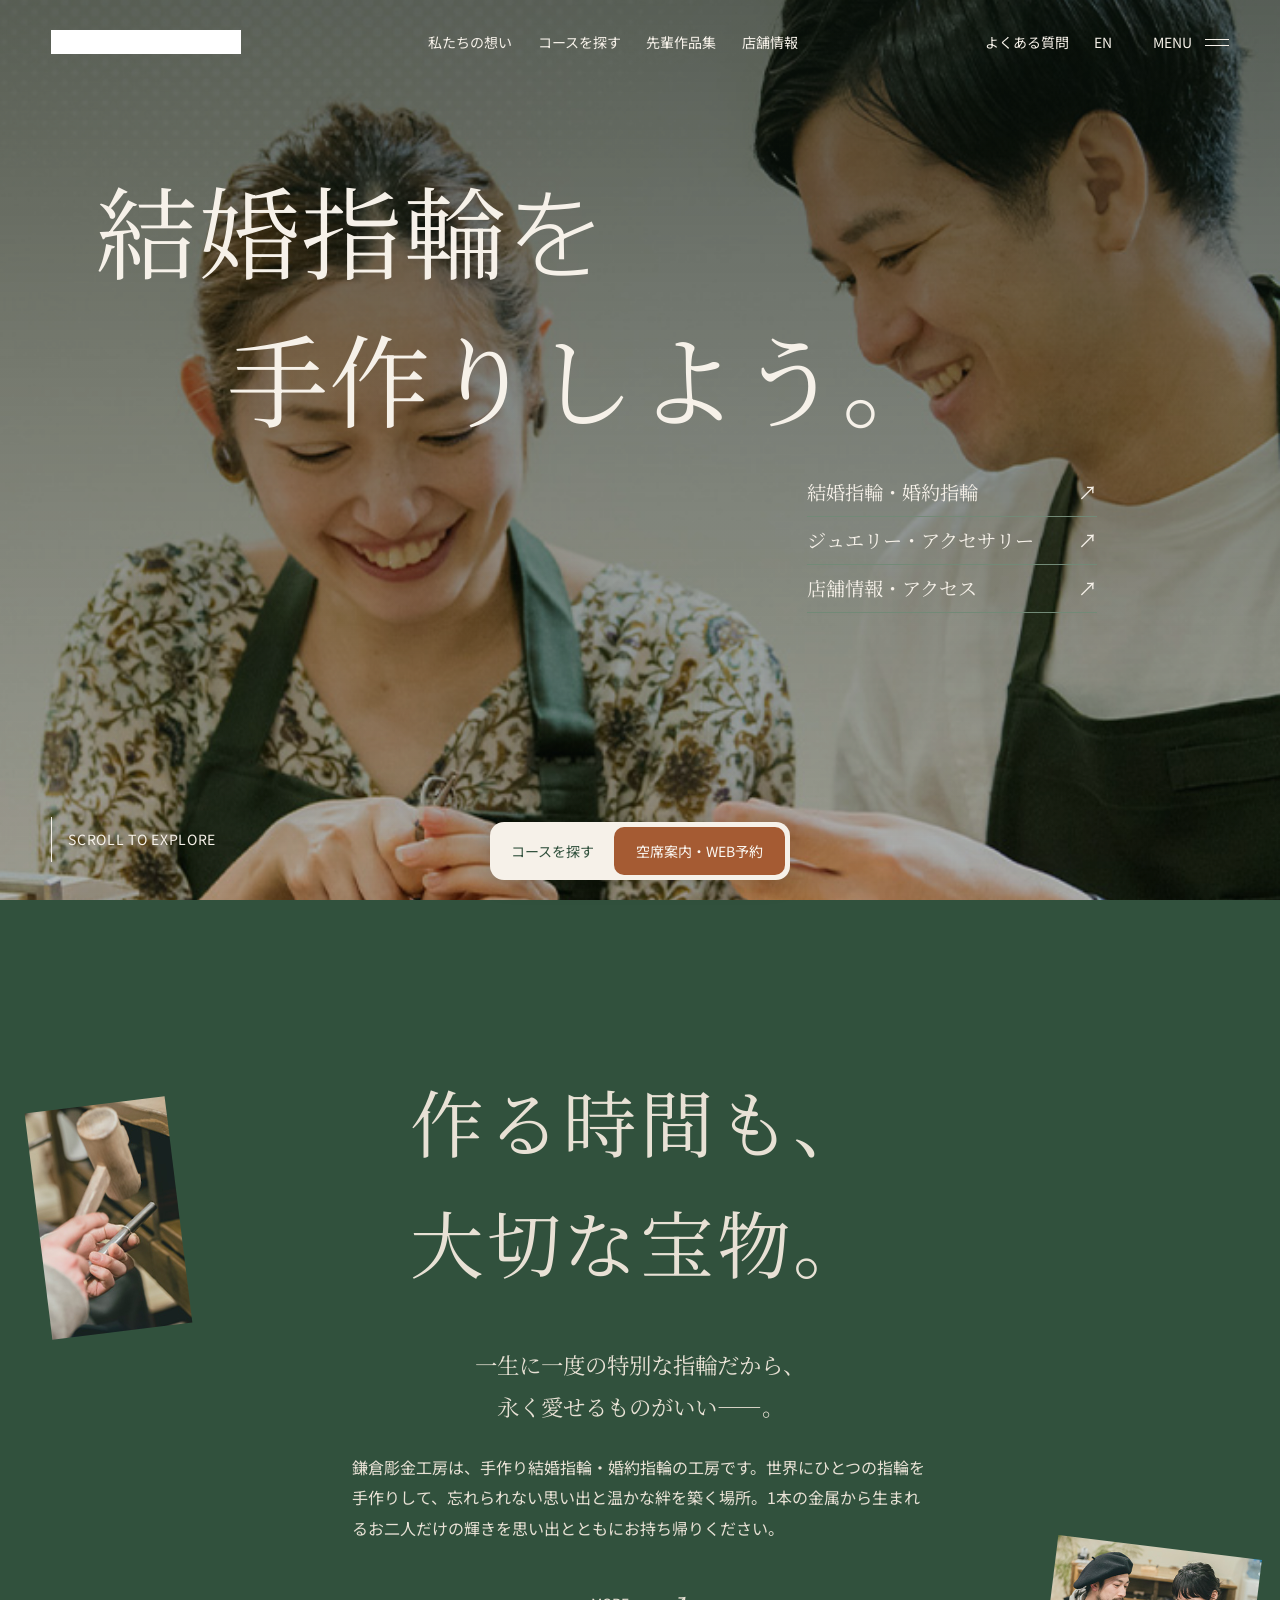
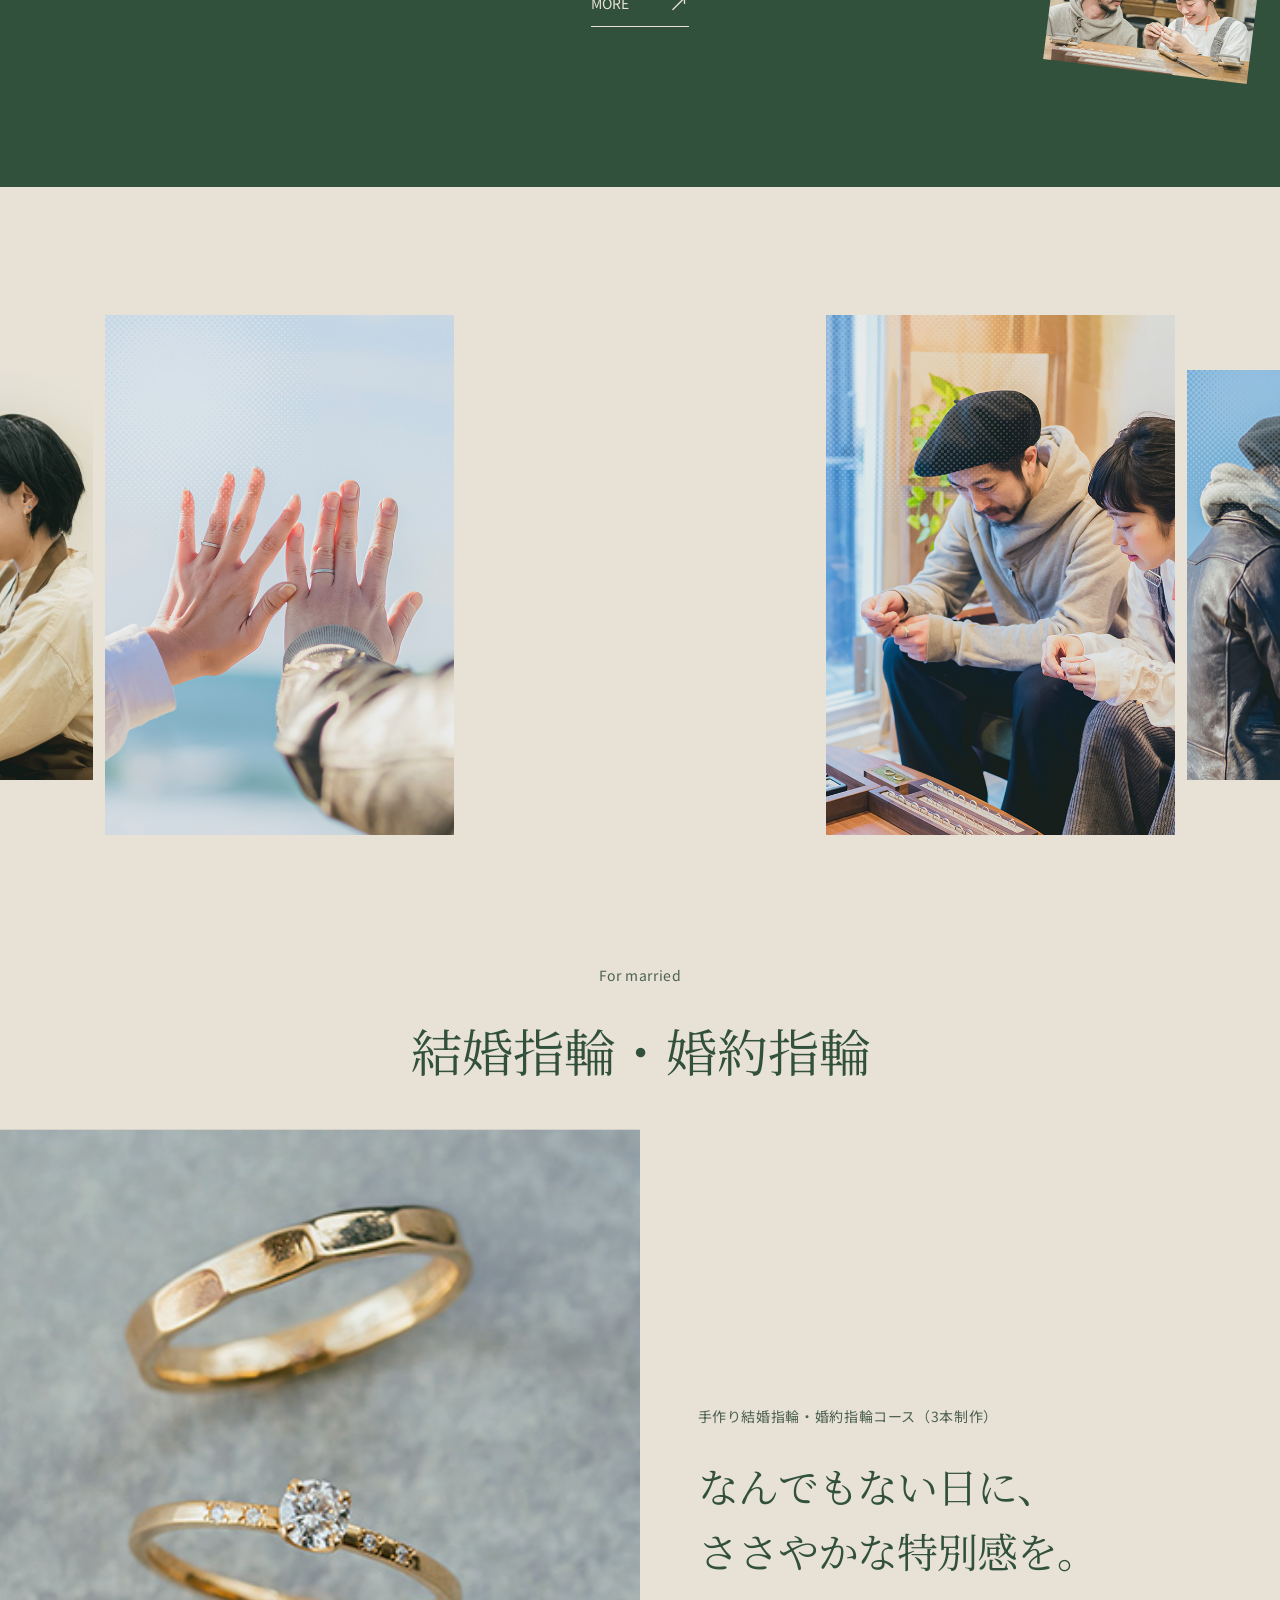
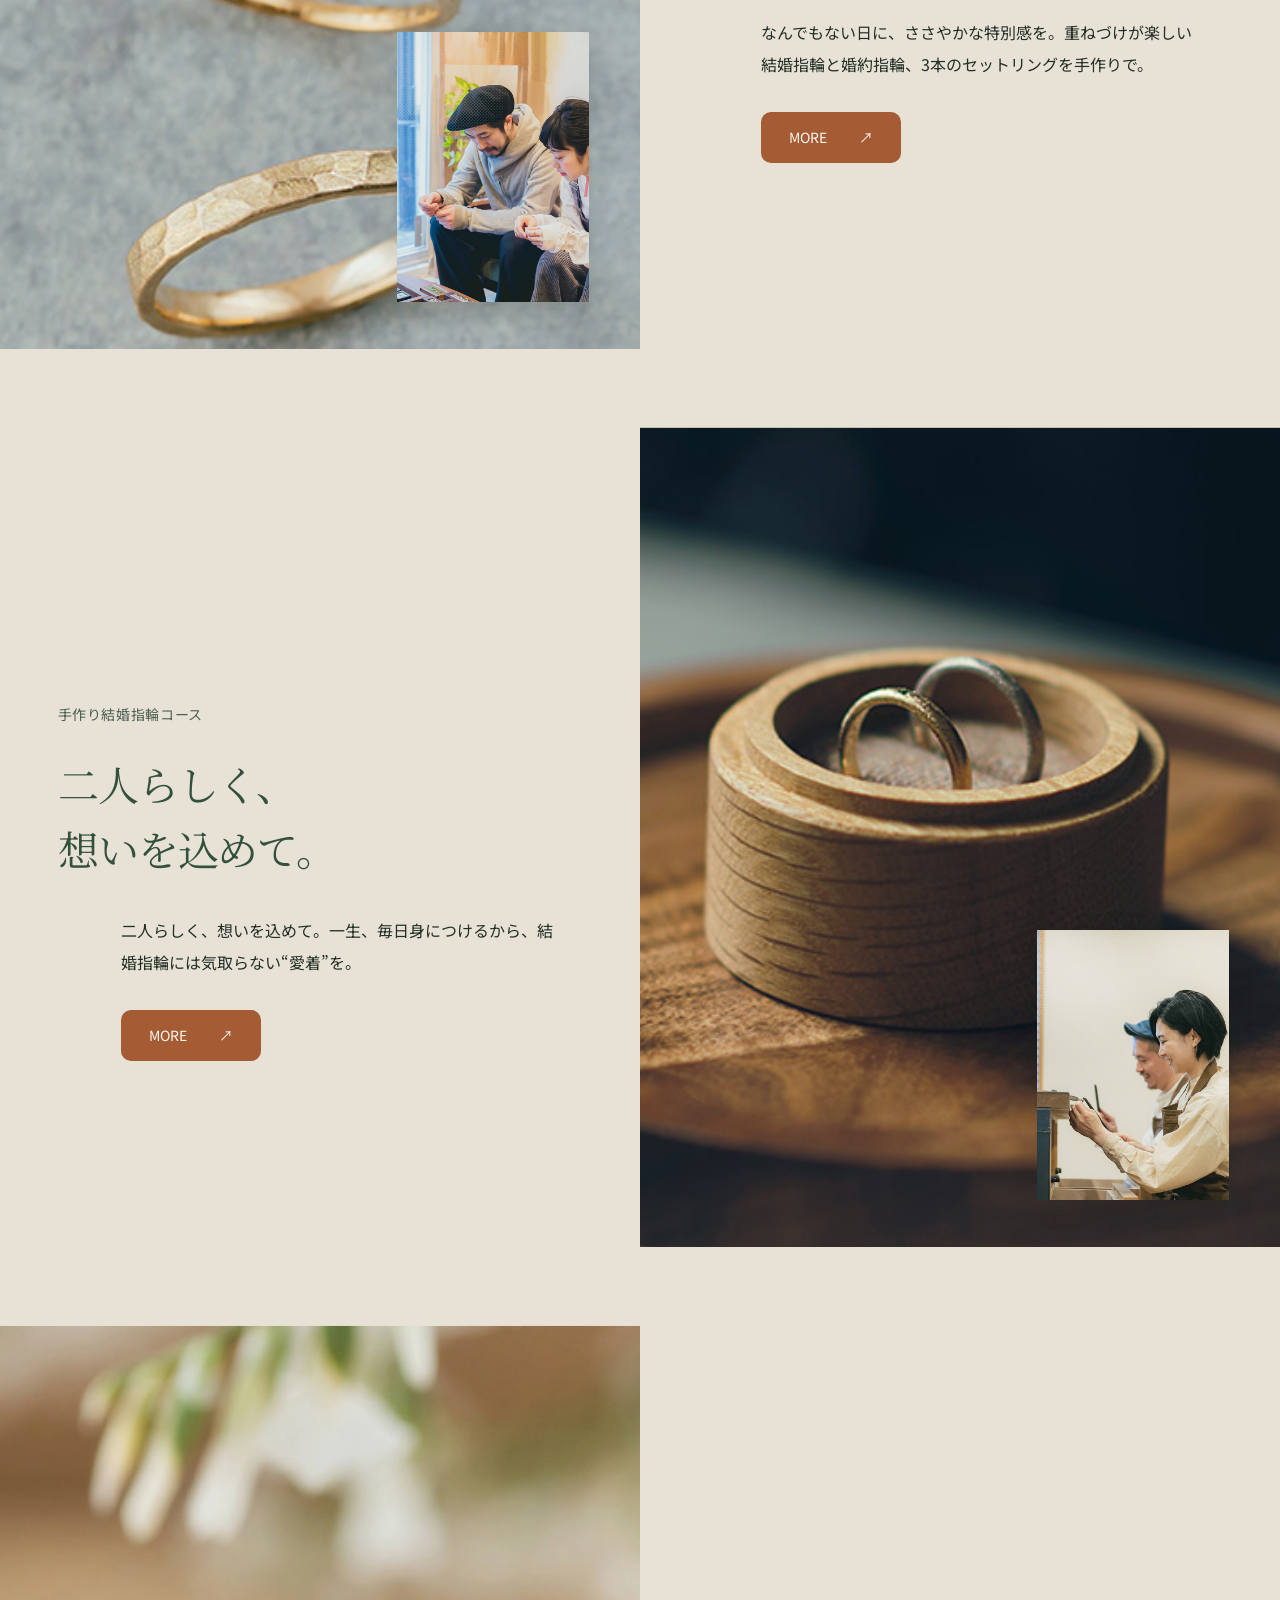
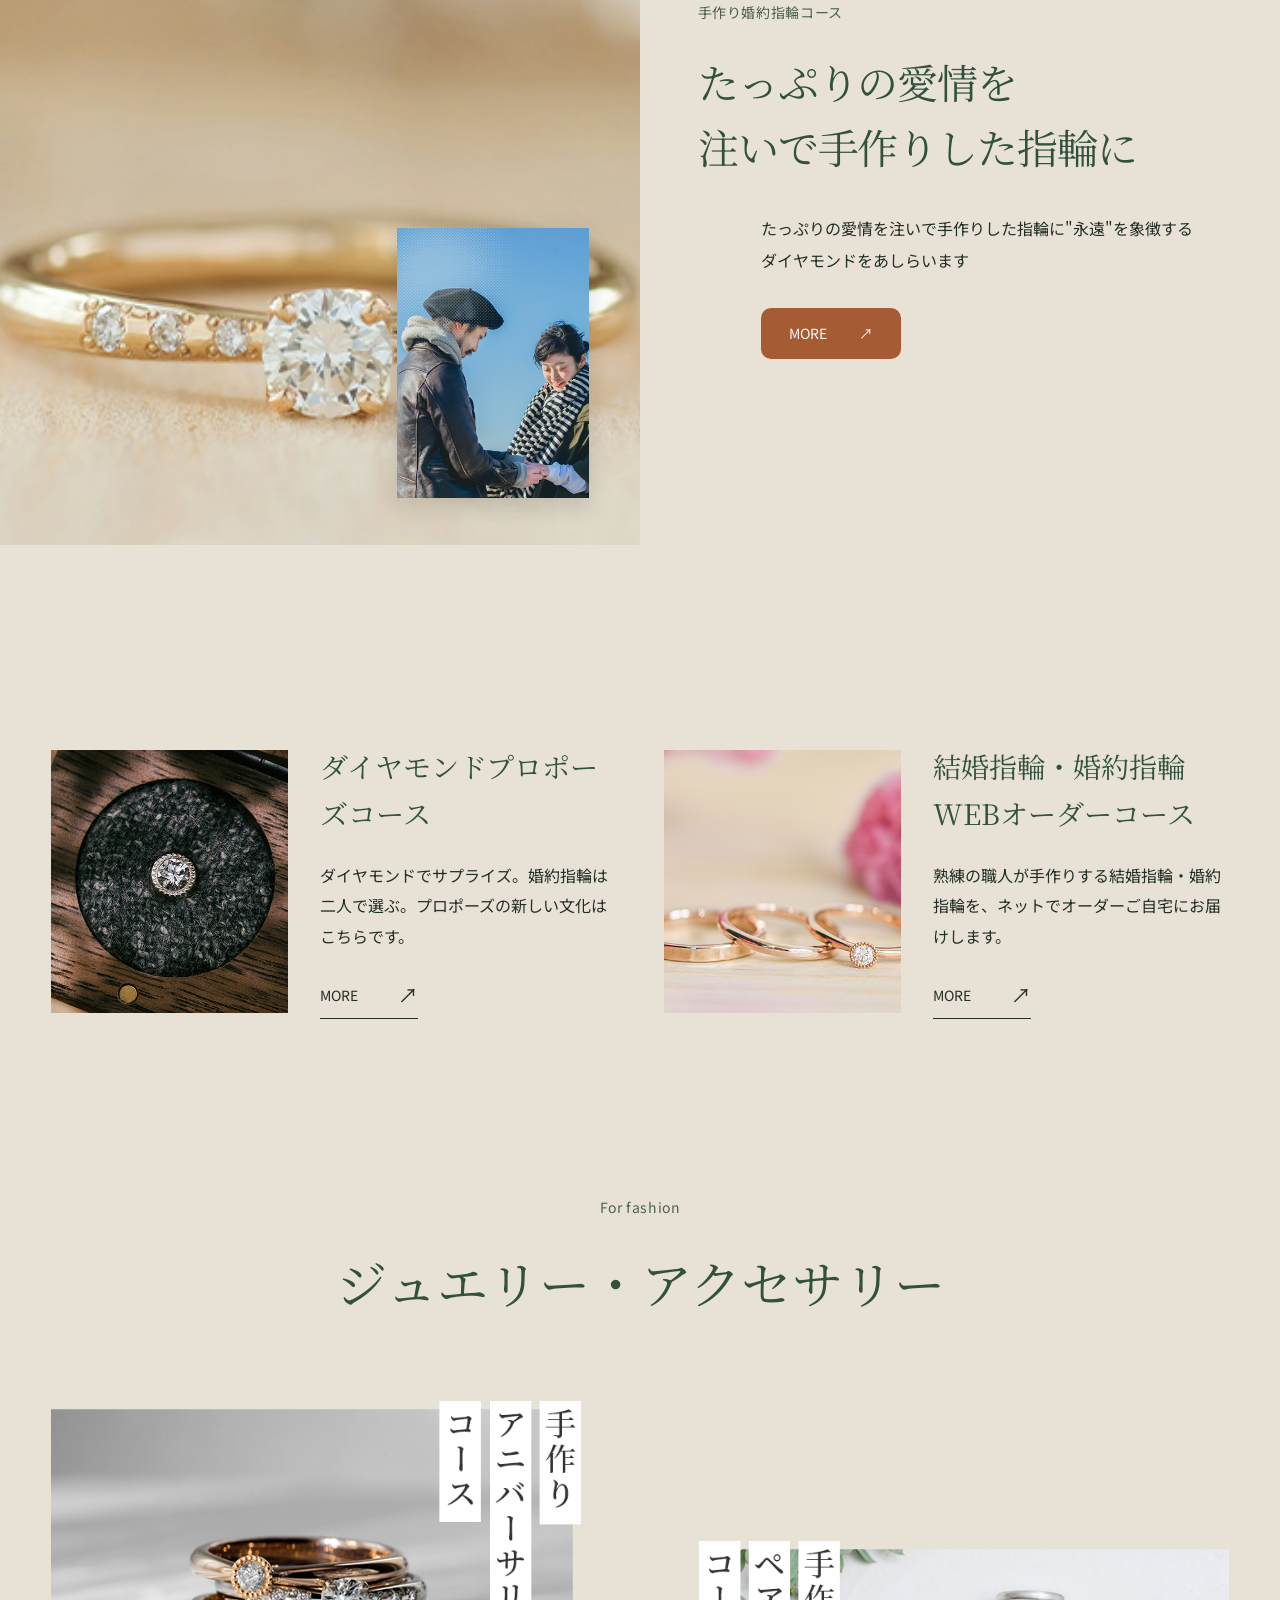
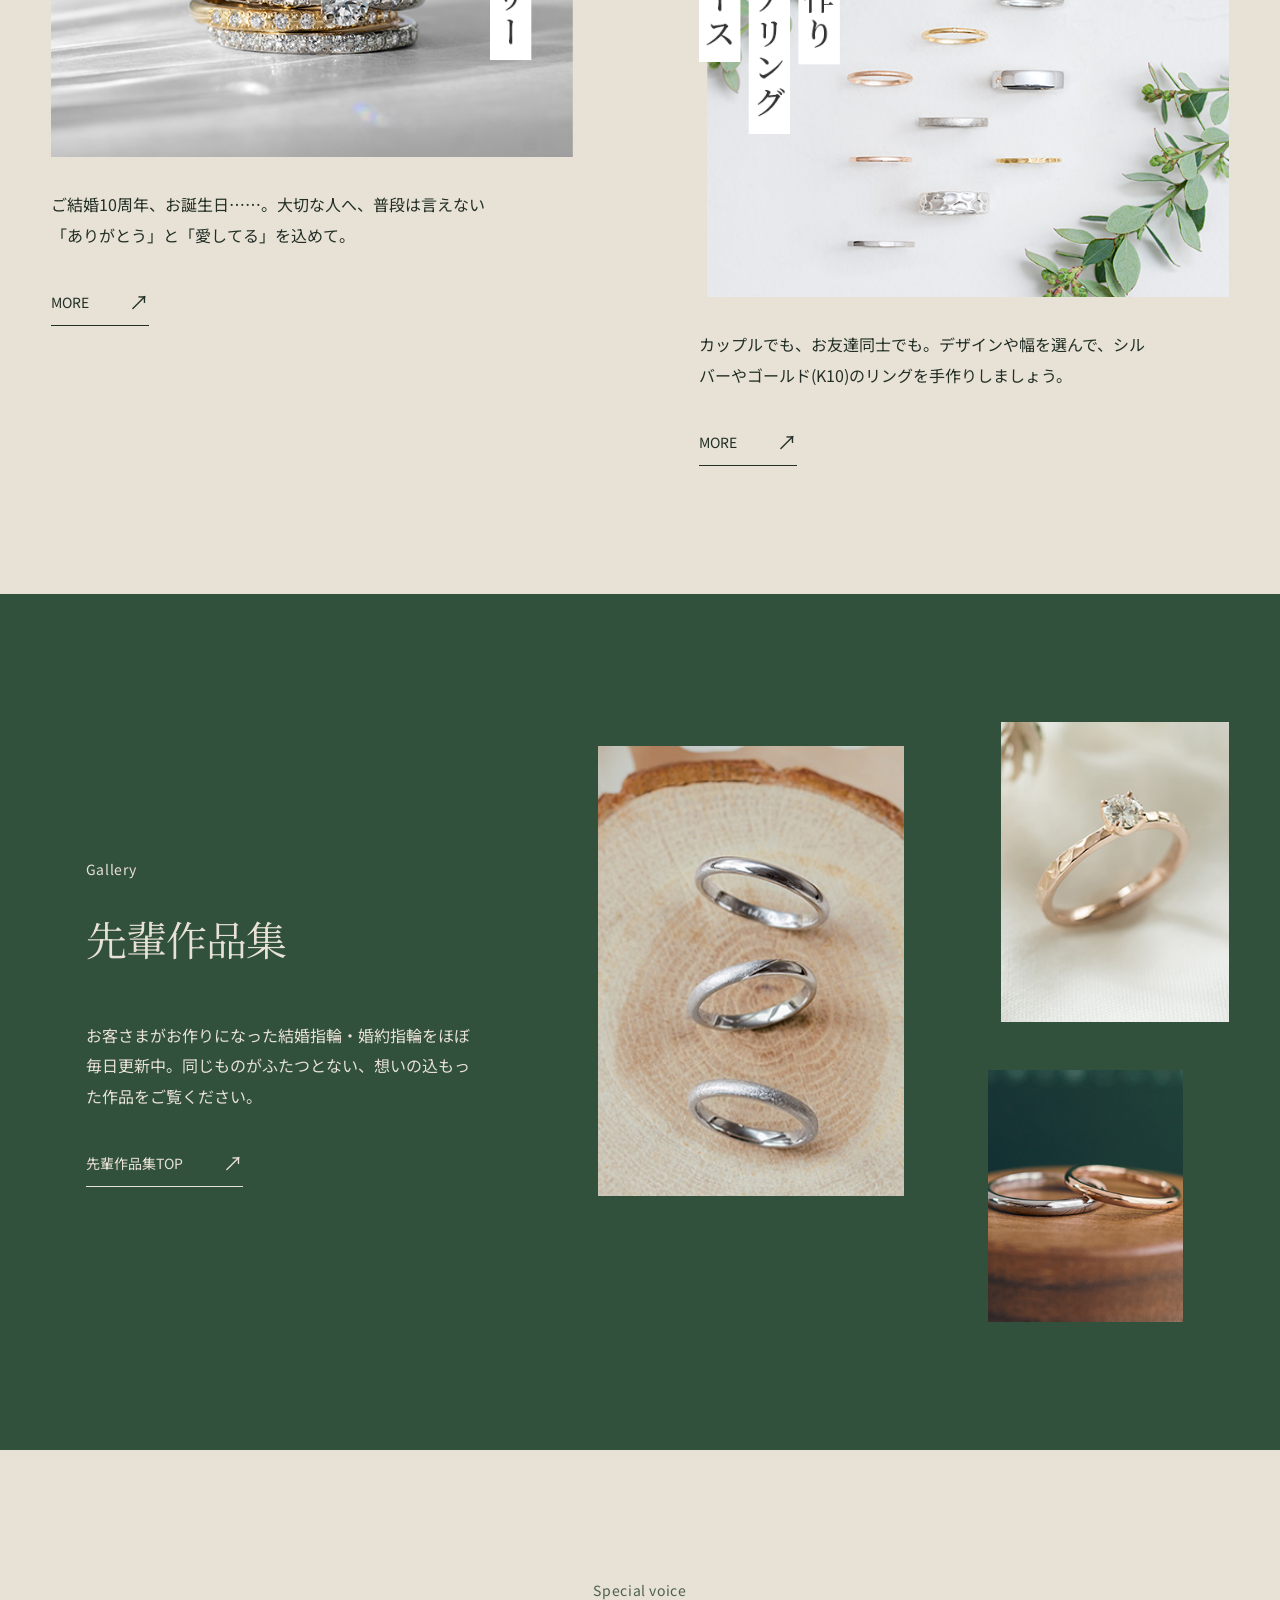
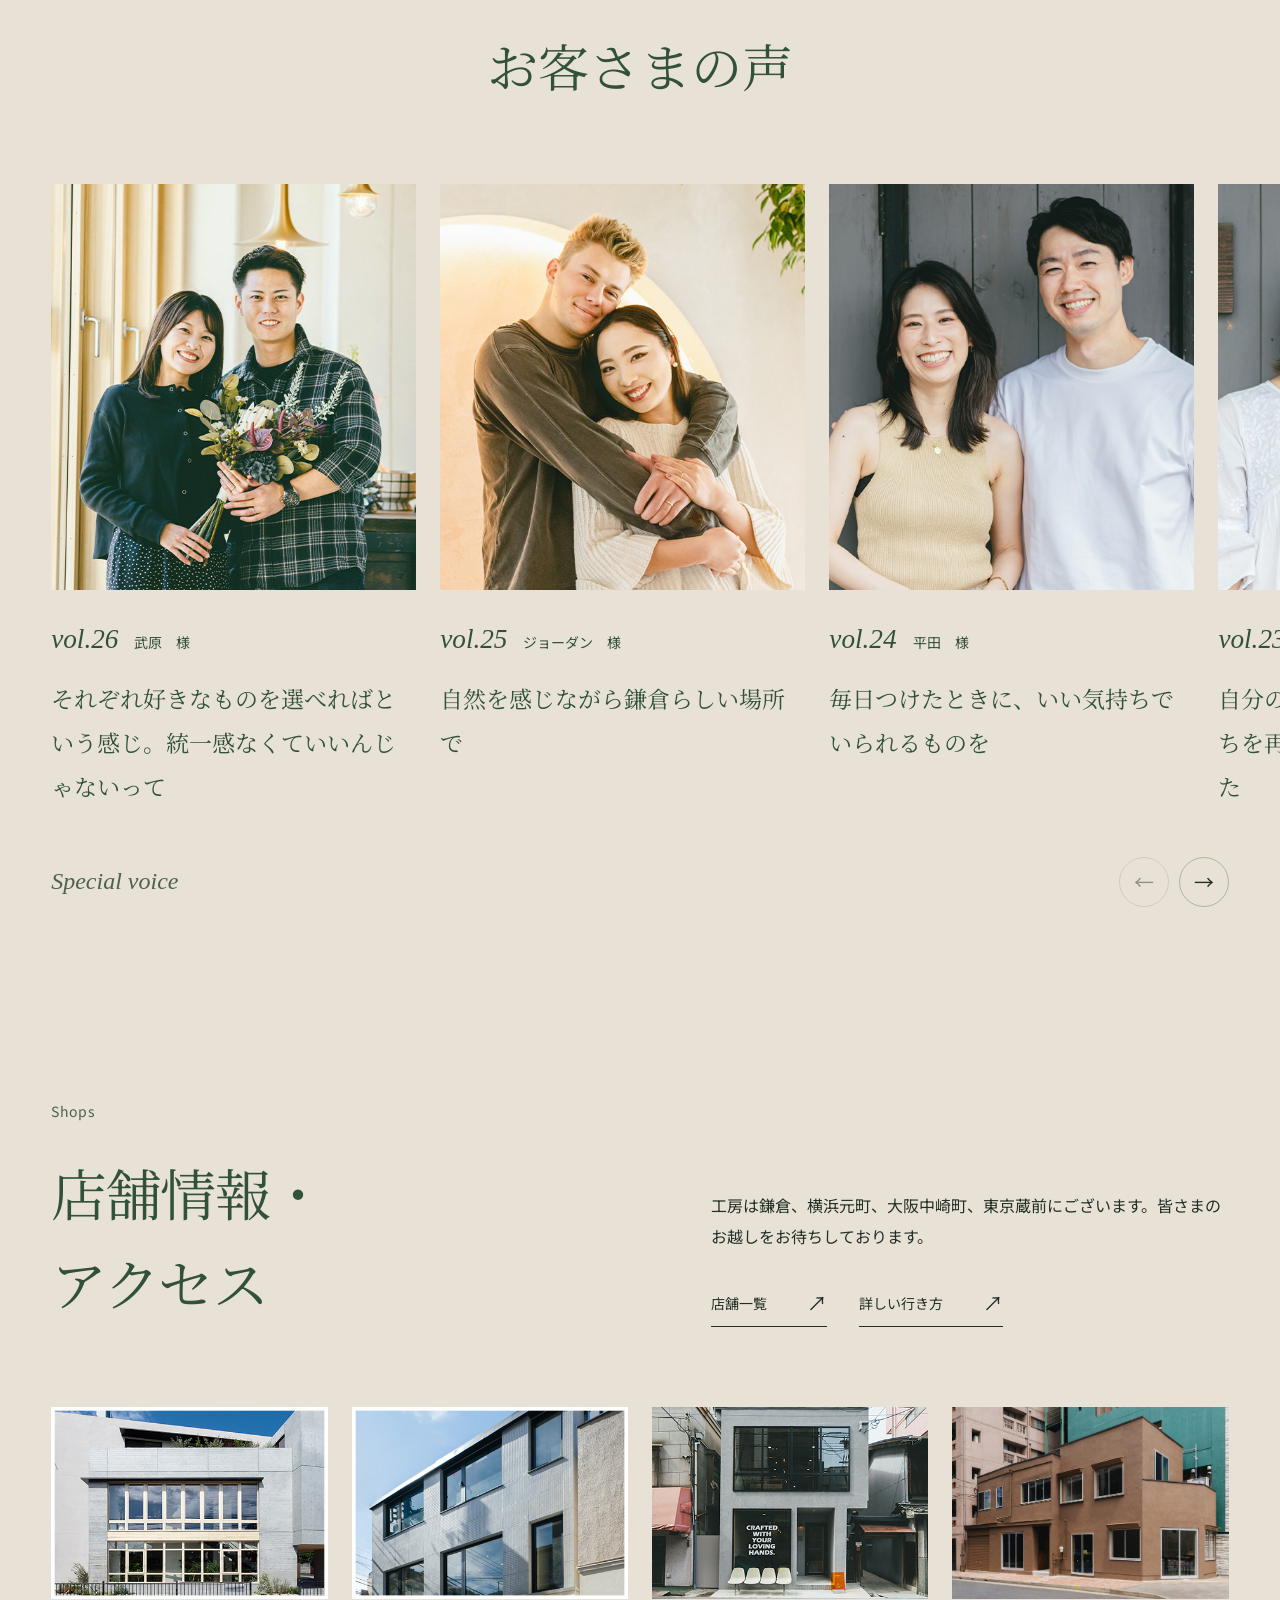
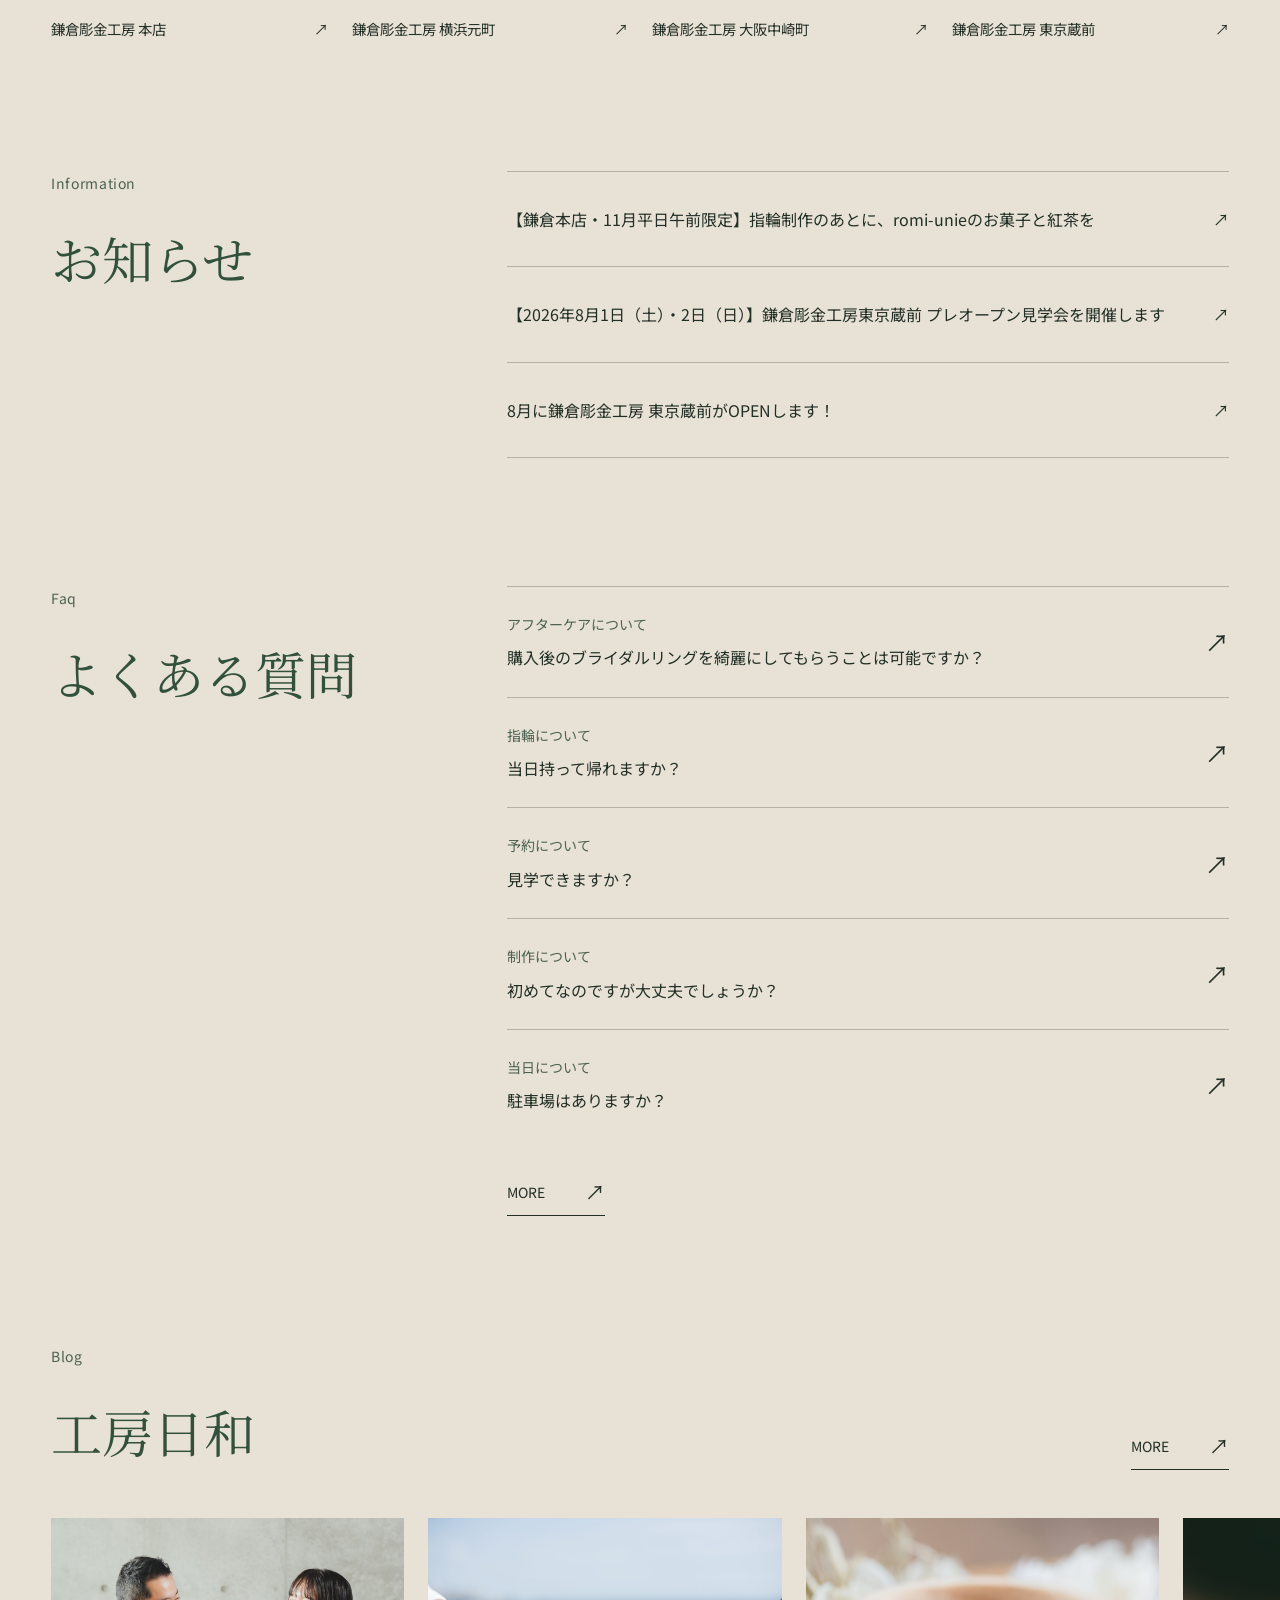
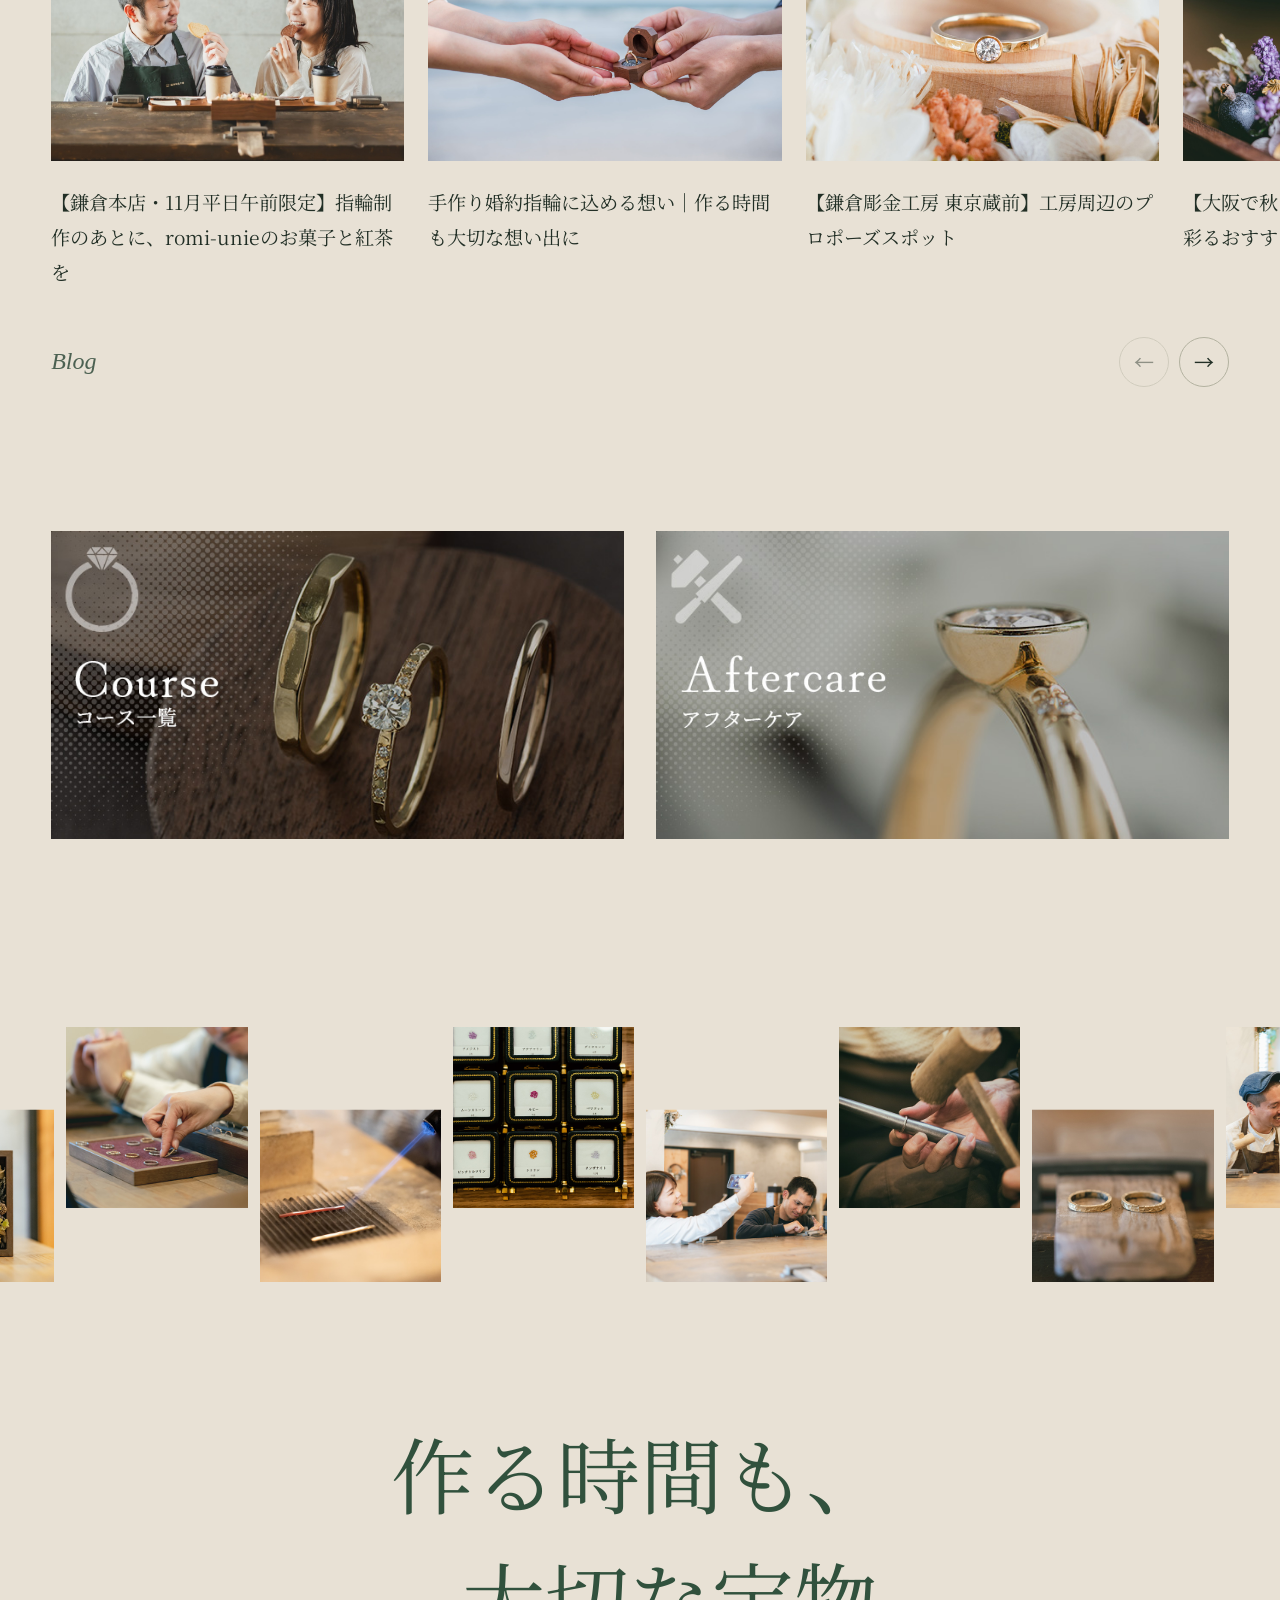
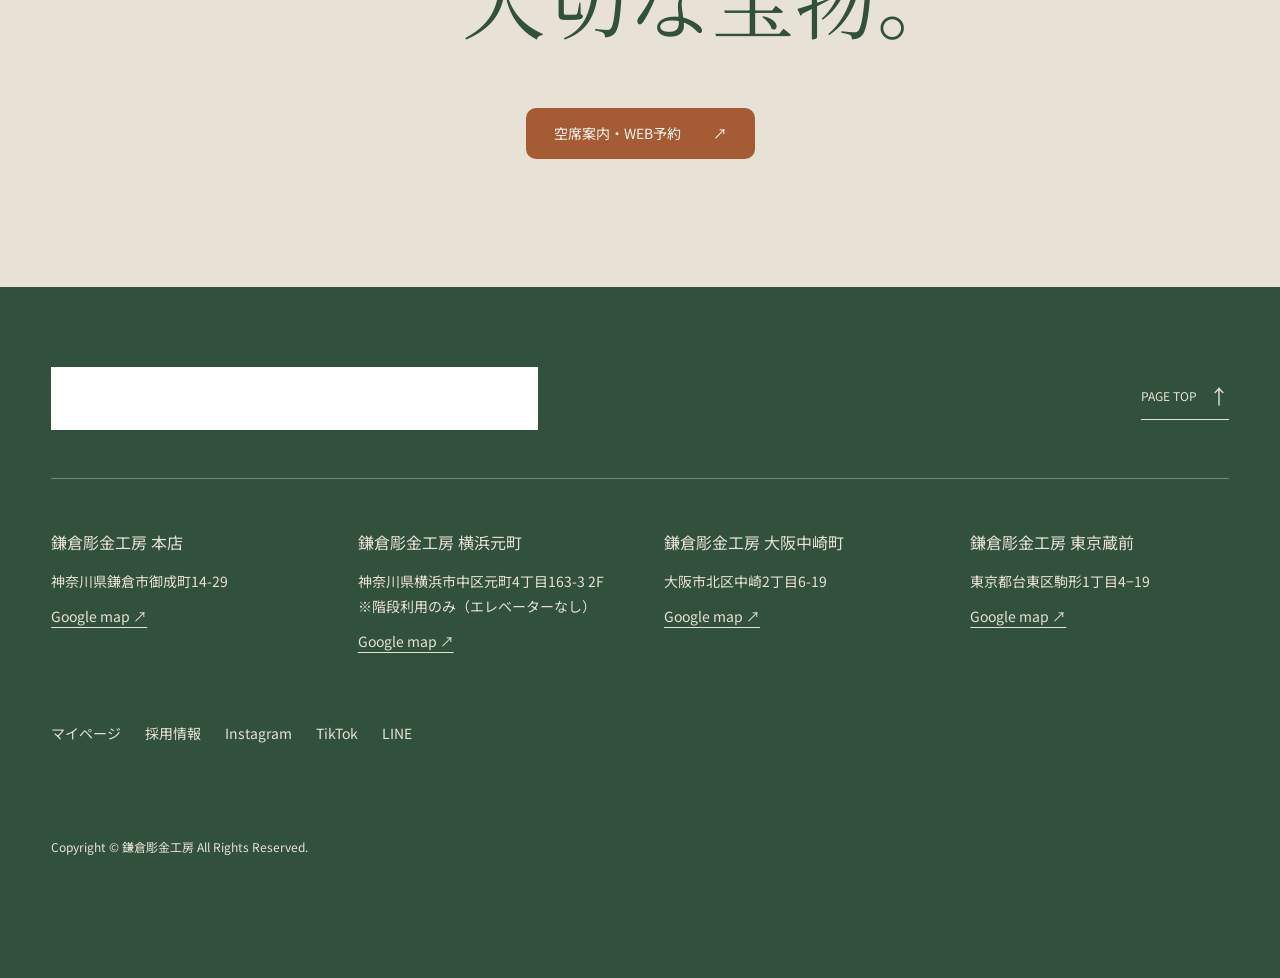
==== index.html @ 1d04677e "Add Kamakura homepage redesign preview" ====
<!doctype html>
<html lang="ja">
<head>
<meta charset="UTF-8">
<meta name="viewport" content="width=device-width, initial-scale=1, viewport-fit=cover">
<meta name="robots" content="noindex,nofollow,noarchive">
<title>鎌倉彫金工房｜TOPリニューアル試作</title>
<meta name="description" content="鎌倉彫金工房 TOPページのデザイン試作。写真と文言は現行公式サイトより。">
<link rel="preconnect" href="https://fonts.googleapis.com">
<link rel="preconnect" href="https://fonts.gstatic.com" crossorigin>
<link href="https://fonts.googleapis.com/css2?family=Noto+Sans+JP:wght@300;400;500&family=Noto+Serif+JP:wght@300;400;500&display=swap" rel="stylesheet">
<link rel="stylesheet" href="./styles.css">
<link rel="preload" href="./assets/img__top__fv-img05.jpg" as="image">
<script src="./app.js" defer></script>
</head>
<body>
<a href="#main" class="skip-link">本文へ</a>
<header class="header" id="header">
  <a class="brand" href="#top" aria-label="鎌倉彫金工房 TOP"><img src="./assets/img__renewal__pc_renew_logo.png" width="785" height="102" alt="鎌倉彫金工房"></a>
  <nav class="desktop-nav" aria-label="メインナビゲーション"><a href="#concept">私たちの想い</a><a href="#course">コースを探す</a><a href="#gallery">先輩作品集</a><a href="#shops">店舗情報</a></nav>
  <div class="nav-end"><nav class="desktop-nav" aria-label="サブナビゲーション"><a href="#faq">よくある質問</a><a href="https://kamakura-chokin.com/en/">EN</a></nav><button class="menu-toggle" id="menu-open" aria-haspopup="dialog" aria-controls="menu-dialog" aria-expanded="false"><span>MENU</span><span class="menu-icon" aria-hidden="true"></span></button></div>
</header>
<main id="main">
  <section class="hero" id="top" aria-labelledby="hero-title">
    <div class="hero-photo" data-parallax="0.15"><img src="./assets/img__top__fv-img05.jpg" width="700" height="1128" alt="手作りした指輪を見つめて笑顔になるお二人" fetchpriority="high"></div>
    <div class="hero-content">
      <h1 id="hero-title"><span class="reveal">結婚指輪<span class="sans">を</span></span><span class="reveal" style="--delay: 120ms">手作りしよう。</span></h1>
      <div class="hero-aside reveal" style="--delay: 240ms"><a href="#course">結婚指輪・婚約指輪<span class="arrow" aria-hidden="true">↗</span></a><a href="#fashion">ジュエリー・アクセサリー<span class="arrow" aria-hidden="true">↗</span></a><a href="#shops">店舗情報・アクセス<span class="arrow" aria-hidden="true">↗</span></a></div>
    </div>
    <a href="#concept" class="hero-bottom"><span class="scroll-line" aria-hidden="true"></span>SCROLL TO EXPLORE</a>
  </section>
  <section class="intro" id="concept" aria-labelledby="concept-title">
    <img class="small-photo" src="./assets/img__top__concept-img01.jpg" width="185" height="300" alt="木槌で指輪の形を整える手元" loading="lazy">
    <img class="small-photo" src="./assets/img__top__concept-img02.jpg" width="360" height="220" alt="工房での指輪作り" loading="lazy">
    <h2 id="concept-title" class="reveal"><span>作る時間も、</span><span>大切な宝物。</span></h2>
    <p class="lead reveal">一生に一度の特別な指輪だから、<br>永く愛せるものがいい――。</p>
    <p class="body-copy reveal">鎌倉彫金工房は、手作り結婚指輪・婚約指輪の工房です。世界にひとつの指輪を手作りして、忘れられない思い出と温かな絆を築く場所。1本の金属から生まれるお二人だけの輝きを思い出とともにお持ち帰りください。</p>
    <a class="text-link reveal" href="https://kamakura-chokin.com/about/">MORE<span class="arrow" aria-hidden="true">↗</span></a>
  </section>
  <div class="photo-ribbon" aria-label="指輪作りの風景"><figure><img src="./assets/img__top__fv-img02.jpg" width="700" height="1128" alt="指輪作りを楽しむお二人" loading="lazy" decoding="async" data-parallax="-0.07"></figure><figure><img src="./assets/img__top__fv-img01.jpg" width="700" height="1128" alt="指輪作りを楽しむお二人" loading="lazy" decoding="async" data-parallax="0.06"></figure><figure><img src="./assets/img__top__fv-img03.jpg" width="700" height="1128" alt="指輪作りを楽しむお二人" loading="lazy" decoding="async" data-parallax="0.06"></figure><figure><img src="./assets/img__top__fv-img06.jpg" width="700" height="1128" alt="指輪作りを楽しむお二人" loading="lazy" decoding="async" data-parallax="-0.07"></figure><figure><img src="./assets/img__top__fv-img04.jpg" width="700" height="1128" alt="指輪作りを楽しむお二人" loading="lazy" decoding="async" data-parallax="-0.07"></figure></div>
<section class="course-section" id="course" aria-labelledby="course-title"><div class="section-heading reveal"><p class="eyebrow">For married</p><h2 id="course-title">結婚指輪・婚約指輪</h2></div>
<article class="split reverse" aria-labelledby="course-0"><div class="split-copy"><p class="eyebrow reveal">手作り結婚指輪・婚約指輪コース（3本制作）</p><h3 class="display-heading reveal" id="course-0">なんでもない日に、<br>ささやかな特別感を。</h3><div class="indented-copy reveal"><p>なんでもない日に、ささやかな特別感を。重ねづけが楽しい結婚指輪と婚約指輪、3本のセットリングを手作りで。</p><a class="btn" href="https://kamakura-chokin.com/course/marriage-engagement/">MORE<span class="arrow" aria-hidden="true">↗</span></a></div></div><div class="split-visual"><div class="main-visual"><img src="./assets/img__top__married-img01.jpg" width="520" height="500" alt="手作り結婚指輪・婚約指輪コース（3本制作）" loading="lazy" decoding="async" data-parallax="0.065"></div><figure class="inset-visual reveal"><img src="./assets/img__top__fv-img06.jpg" width="700" height="1128" alt="指輪選びと指輪作りの思い出" loading="lazy" decoding="async" data-parallax="-0.055"></figure></div></article>
<article class="split " aria-labelledby="course-1"><div class="split-copy"><p class="eyebrow reveal">手作り結婚指輪コース</p><h3 class="display-heading reveal" id="course-1">二人らしく、<br>想いを込めて。</h3><div class="indented-copy reveal"><p>二人らしく、想いを込めて。一生、毎日身につけるから、結婚指輪には気取らない“愛着”を。</p><a class="btn" href="https://kamakura-chokin.com/course/marriage/">MORE<span class="arrow" aria-hidden="true">↗</span></a></div></div><div class="split-visual"><div class="main-visual"><img src="./assets/img__top__married-img02.jpg" width="520" height="500" alt="手作り結婚指輪コース" loading="lazy" decoding="async" data-parallax="0.065"></div><figure class="inset-visual reveal"><img src="./assets/img__top__fv-img02.jpg" width="700" height="1128" alt="指輪選びと指輪作りの思い出" loading="lazy" decoding="async" data-parallax="-0.055"></figure></div></article>
<article class="split reverse" aria-labelledby="course-2"><div class="split-copy"><p class="eyebrow reveal">手作り婚約指輪コース</p><h3 class="display-heading reveal" id="course-2">たっぷりの愛情を<br>注いで手作りした指輪に</h3><div class="indented-copy reveal"><p>たっぷりの愛情を注いで手作りした指輪に&quot;永遠&quot;を象徴するダイヤモンドをあしらいます</p><a class="btn" href="https://kamakura-chokin.com/course/engage/">MORE<span class="arrow" aria-hidden="true">↗</span></a></div></div><div class="split-visual"><div class="main-visual"><img src="./assets/img__top__married-img03.jpg" width="520" height="500" alt="手作り婚約指輪コース" loading="lazy" decoding="async" data-parallax="0.065"></div><figure class="inset-visual reveal"><img src="./assets/img__top__fv-img04.jpg" width="700" height="1128" alt="指輪選びと指輪作りの思い出" loading="lazy" decoding="async" data-parallax="-0.055"></figure></div></article>
<div class="more-courses">
<article class="compact-course reveal"><figure><img src="./assets/img__top__married-img04.jpg" width="520" height="500" alt="ダイヤモンドプロポーズコース" loading="lazy" decoding="async" ></figure><div><h3>ダイヤモンドプロポーズコース</h3><p>ダイヤモンドでサプライズ。婚約指輪は二人で選ぶ。プロポーズの新しい文化はこちらです。</p><a class="text-link" href="https://kamakura-chokin.com/course/diamondpropose/">MORE<span class="arrow" aria-hidden="true">↗</span></a></div></article>
<article class="compact-course reveal"><figure><img src="./assets/img__top__married-img05.jpg" width="480" height="410" alt="結婚指輪・婚約指輪WEBオーダーコース" loading="lazy" decoding="async" ></figure><div><h3>結婚指輪・婚約指輪WEBオーダーコース</h3><p>熟練の職人が手作りする結婚指輪・婚約指輪を、ネットでオーダーご自宅にお届けします。</p><a class="text-link" href="https://kamakura-chokin.com/course/weborder/">MORE<span class="arrow" aria-hidden="true">↗</span></a></div></article>
</div></section>
<section class="fashion-section" id="fashion"><div class="section-heading reveal"><p class="eyebrow">For fashion</p><h2>ジュエリー・アクセサリー</h2></div><div class="fashion-grid">
<article class="fashion-item reveal"><figure><img src="./assets/img__top__fashion-img01.png" width="640" height="430" alt="手作りのジュエリー・アクセサリー" loading="lazy" decoding="async" ></figure><p>ご結婚10周年、お誕生日……。大切な人へ、普段は言えない「ありがとう」と「愛してる」を込めて。</p><a class="text-link" href="https://kamakura-chokin.com/course/anniversary/">MORE<span class="arrow" aria-hidden="true">↗</span></a></article>
<article class="fashion-item reveal"><figure><img src="./assets/img__top__fashion-img02.png" width="640" height="430" alt="手作りのジュエリー・アクセサリー" loading="lazy" decoding="async" ></figure><p>カップルでも、お友達同士でも。デザインや幅を選んで、シルバーやゴールド(K10)のリングを手作りしましょう。</p><a class="text-link" href="https://kamakura-chokin.com/course/silver/">MORE<span class="arrow" aria-hidden="true">↗</span></a></article>
</div></section>
<section class="gallery-section" id="gallery" aria-labelledby="gallery-title"><div class="gallery-copy"><p class="eyebrow reveal">Gallery</p><h2 class="display-heading reveal" id="gallery-title">先輩作品集</h2><p class="reveal">お客さまがお作りになった結婚指輪・婚約指輪をほぼ毎日更新中。同じものがふたつとない、想いの込もった作品をご覧ください。</p><a class="text-link reveal" href="https://kamakura-chokin.com/gallery_/">先輩作品集TOP<span class="arrow" aria-hidden="true">↗</span></a></div><div class="gallery-collage">
<figure class="gallery-photo gp-0 reveal"><img src="./assets/img__top__gallery-img01.jpg" width="375" height="485" alt="お客さまが手作りされた結婚指輪・婚約指輪" loading="lazy" decoding="async" data-parallax="0.07"></figure>
<figure class="gallery-photo gp-1 reveal"><img src="./assets/img__top__gallery-img03.jpg" width="280" height="400" alt="お客さまが手作りされた結婚指輪・婚約指輪" loading="lazy" decoding="async" data-parallax="-0.1"></figure>
<figure class="gallery-photo gp-2 reveal"><img src="./assets/img__top__gallery-img02.jpg" width="279" height="400" alt="お客さまが手作りされた結婚指輪・婚約指輪" loading="lazy" decoding="async" data-parallax="0.12"></figure>
</div></section>
<section class="voice-section" id="voice" aria-labelledby="voice-title"><div class="section-heading reveal"><p class="eyebrow">Special voice</p><h2 id="voice-title">お客さまの声</h2></div><div class="rail" id="voice-rail" tabindex="0" aria-label="お客さまの声。横方向にスクロールできます">
<article class="voice-item"><a href="https://kamakura-chokin.com/voice26/"><figure><img src="./assets/img__voice__26__slide-img.jpg" width="520" height="640" alt="武原　様のお写真" loading="lazy" decoding="async" ></figure><p class="voice-meta">vol.26<span>武原　様</span></p><h3>それぞれ好きなものを選べればという感じ。統一感なくていいんじゃないって</h3></a></article>
<article class="voice-item"><a href="https://kamakura-chokin.com/voice25/"><figure><img src="./assets/img__voice__25__slide-img.jpg" width="520" height="640" alt="ジョーダン　様のお写真" loading="lazy" decoding="async" ></figure><p class="voice-meta">vol.25<span>ジョーダン　様</span></p><h3>自然を感じながら鎌倉らしい場所で</h3></a></article>
<article class="voice-item"><a href="https://kamakura-chokin.com/voice24/"><figure><img src="./assets/img__voice__24__slide-img.jpg" width="520" height="640" alt="平田　様のお写真" loading="lazy" decoding="async" ></figure><p class="voice-meta">vol.24<span>平田　様</span></p><h3>毎日つけたときに、いい気持ちでいられるものを</h3></a></article>
<article class="voice-item"><a href="https://kamakura-chokin.com/voice23/"><figure><img src="./assets/img__voice__23__slide-img.jpg" width="520" height="640" alt="高橋　様のお写真" loading="lazy" decoding="async" ></figure><p class="voice-meta">vol.23<span>高橋　様</span></p><h3>自分の気持ち、相手に対する気持ちを再確認できる機会になりました</h3></a></article>
<article class="voice-item"><a href="https://kamakura-chokin.com/voice22/"><figure><img src="./assets/img__voice__22__slide-img.jpg" width="520" height="640" alt="志道　様のお写真" loading="lazy" decoding="async" ></figure><p class="voice-meta">vol.22<span>志道　様</span></p><h3>めちゃめちゃ硬くて全然曲がらないっていうのが印象的でした</h3></a></article>
</div><div class="rail-control"><span class="rail-hint">Special voice</span><button data-rail="voice-rail" data-direction="-1" aria-label="前へ">←</button><button data-rail="voice-rail" data-direction="1" aria-label="次へ">→</button></div></section>
<section class="shops-section" id="shops" aria-labelledby="shops-title"><div class="shops-heading"><div class="reveal"><p class="eyebrow">Shops</p><h2 class="display-heading" id="shops-title">店舗情報・<br>アクセス</h2></div><div class="reveal"><p>工房は鎌倉、横浜元町、大阪中崎町、東京蔵前にございます。皆さまのお越しをお待ちしております。</p><div class="shop-links"><a class="text-link" href="https://kamakura-chokin.com/workshop/">店舗一覧<span class="arrow" aria-hidden="true">↗</span></a><a class="text-link" href="https://kamakura-chokin.com/access/">詳しい行き方<span class="arrow" aria-hidden="true">↗</span></a></div></div></div><div class="shop-grid">
<a class="shop-item reveal" href="https://kamakura-chokin.com/workshop/honten"><figure><img src="./assets/img__top__access-img01.jpg" width="460" height="320" alt="鎌倉彫金工房 本店の外観・店内" loading="lazy" decoding="async" ></figure><h3>鎌倉彫金工房 本店<span aria-hidden="true">↗</span></h3></a>
<a class="shop-item reveal" href="https://yokohama-chokin.com/"><figure><img src="./assets/img__top__access-img02.jpg" width="460" height="320" alt="鎌倉彫金工房 横浜元町の外観・店内" loading="lazy" decoding="async" ></figure><h3>鎌倉彫金工房 横浜元町<span aria-hidden="true">↗</span></h3></a>
<a class="shop-item reveal" href="https://osaka-chokin.com/"><figure><img src="./assets/img__top__access-img03.jpg" width="460" height="320" alt="鎌倉彫金工房 大阪中崎町の外観・店内" loading="lazy" decoding="async" ></figure><h3>鎌倉彫金工房 大阪中崎町<span aria-hidden="true">↗</span></h3></a>
<a class="shop-item reveal" href="https://kamakura-chokin.com/workshop/tokyo"><figure><img src="./assets/img__top__access-img04.jpg" width="1500" height="1080" alt="鎌倉彫金工房 東京蔵前の外観・店内" loading="lazy" decoding="async" ></figure><h3>鎌倉彫金工房 東京蔵前<span aria-hidden="true">↗</span></h3></a>
</div></section>
<section class="information section-pad" id="news"><div class="info-title reveal"><p class="eyebrow">Information</p><h2>お知らせ</h2></div><div class="news-list reveal">
<a href="https://kamakura-chokin.com/93827"><span>【鎌倉本店・11月平日午前限定】指輪制作のあとに、romi-unieのお菓子と紅茶を</span><span aria-hidden="true">↗</span></a>
<a href="https://kamakura-chokin.com/92751"><span>【2026年8月1日（土）・2日（日）】鎌倉彫金工房東京蔵前 プレオープン見学会を開催します</span><span aria-hidden="true">↗</span></a>
<a href="https://kamakura-chokin.com/92100"><span>8月に鎌倉彫金工房 東京蔵前がOPENします！</span><span aria-hidden="true">↗</span></a>
</div></section>
<section class="faq-section section-pad" id="faq" aria-labelledby="faq-title"><div class="info-title reveal"><p class="eyebrow">Faq</p><h2 id="faq-title">よくある質問</h2></div><div class="faq-list reveal">
<a href="https://kamakura-chokin.com/qa/購入後のブライダルリングを綺麗にしてもらうこ"><span><small>アフターケアについて</small>購入後のブライダルリングを綺麗にしてもらうことは可能ですか？</span><span class="faq-arrow" aria-hidden="true">↗</span></a>
<a href="https://kamakura-chokin.com/qa/%e5%bd%93%e6%97%a5%e6%8c%81%e3%81%a3%e3%81%a6%e5%b8%b0%e3%82%8c%e3%81%be%e3%81%99%e3%81%8b%ef%bc%9f"><span><small>指輪について</small>当日持って帰れますか？</span><span class="faq-arrow" aria-hidden="true">↗</span></a>
<a href="https://kamakura-chokin.com/qa/%e8%a6%8b%e5%ad%a6%e3%81%a7%e3%81%8d%e3%81%be%e3%81%99%e3%81%8b%ef%bc%9f"><span><small>予約について</small>見学できますか？</span><span class="faq-arrow" aria-hidden="true">↗</span></a>
<a href="https://kamakura-chokin.com/qa/%e5%88%9d%e3%82%81%e3%81%a6%e3%81%aa%e3%81%ae%e3%81%a7%e3%81%99%e3%81%8c%e5%a4%a7%e4%b8%88%e5%a4%ab%e3%81%a7%e3%81%97%e3%82%87%e3%81%86%e3%81%8b%ef%bc%9f"><span><small>制作について</small>初めてなのですが大丈夫でしょうか？</span><span class="faq-arrow" aria-hidden="true">↗</span></a>
<a href="https://kamakura-chokin.com/qa/%e9%a7%90%e8%bb%8a%e5%a0%b4%e3%81%af%e3%81%82%e3%82%8a%e3%81%be%e3%81%99%e3%81%8b%ef%bc%9f"><span><small>当日について</small>駐車場はありますか？</span><span class="faq-arrow" aria-hidden="true">↗</span></a>
<a class="text-link" href="https://kamakura-chokin.com/qa/">MORE<span class="arrow" aria-hidden="true">↗</span></a></div></section>
<section class="blog-section" id="blog" aria-labelledby="blog-title"><div class="blog-heading reveal"><div><p class="eyebrow">Blog</p><h2 id="blog-title">工房日和</h2></div><a class="text-link" href="https://kamakura-chokin.com/blog/">MORE<span class="arrow" aria-hidden="true">↗</span></a></div><div class="rail blog-rail" id="blog-rail" tabindex="0" aria-label="工房日和の記事。横方向にスクロールできます">
<article class="blog-item"><a href="https://kamakura-chokin.com/93827"><figure><img src="./assets/admin__wp-content__uploads__2026__09__kobobiyori2026090101-1.jpg" width="1250" height="834" alt="【鎌倉本店・11月平日午前限定】指輪制作のあとに、romi-unieのお菓子と紅茶を" loading="lazy" decoding="async" ></figure><h3>【鎌倉本店・11月平日午前限定】指輪制作のあとに、romi-unieのお菓子と紅茶を</h3></a></article>
<article class="blog-item"><a href="https://kamakura-chokin.com/93777"><figure><img src="./assets/admin__wp-content__uploads__2026__08__069-scaled.jpg" width="2560" height="1709" alt="手作り婚約指輪に込める想い｜作る時間も大切な想い出に" loading="lazy" decoding="async" ></figure><h3>手作り婚約指輪に込める想い｜作る時間も大切な想い出に</h3></a></article>
<article class="blog-item"><a href="https://kamakura-chokin.com/93773"><figure><img src="./assets/admin__wp-content__uploads__2026__08__3751b382fcca23a28a6fccaf42bd3185-scaled.jpg" width="2560" height="1621" alt="【鎌倉彫金工房 東京蔵前】工房周辺のプロポーズスポット" loading="lazy" decoding="async" ></figure><h3>【鎌倉彫金工房 東京蔵前】工房周辺のプロポーズスポット</h3></a></article>
<article class="blog-item"><a href="https://kamakura-chokin.com/93766"><figure><img src="./assets/admin__wp-content__uploads__2026__08__127d3ec61f1fd5c9fb6b8be597a82ccd-scaled.jpg" width="2560" height="1709" alt="【大阪で秋のプロポーズ】二人の時間を彩るおすすめスポット3選" loading="lazy" decoding="async" ></figure><h3>【大阪で秋のプロポーズ】二人の時間を彩るおすすめスポット3選</h3></a></article>
<article class="blog-item"><a href="https://kamakura-chokin.com/93755"><figure><img src="./assets/admin__wp-content__uploads__2026__08__4dad904355851d8c09f3f1cdcb58abd4-scaled.jpg" width="2560" height="1707" alt="【横浜で秋のプロポーズ】二人で訪れたいおすすめスポット3選" loading="lazy" decoding="async" ></figure><h3>【横浜で秋のプロポーズ】二人で訪れたいおすすめスポット3選</h3></a></article>
</div><div class="rail-control"><span class="rail-hint">Blog</span><button data-rail="blog-rail" data-direction="-1" aria-label="前へ">←</button><button data-rail="blog-rail" data-direction="1" aria-label="次へ">→</button></div></section>
<div class="support-links"><a href="https://kamakura-chokin.com/course/"><img src="./assets/img__top__menu-bnr01.jpg" width="670" height="360" alt="コースを探す" loading="lazy" decoding="async" ></a><a href="https://kamakura-chokin.com/after/"><img src="./assets/img__top__menu-bnr02.jpg" width="670" height="360" alt="アフターケア" loading="lazy" decoding="async" ></a></div>
<section class="closing" aria-labelledby="closing-title"><div class="closing-photos" aria-label="工房で生まれる指輪と思い出"><img src="./assets/img__top__footer-slide-img01.jpg" width="480" height="480" alt="工房での指輪制作と完成した指輪" loading="lazy" decoding="async" data-parallax="0.04"><img src="./assets/img__top__footer-slide-img02.jpg" width="480" height="480" alt="工房での指輪制作と完成した指輪" loading="lazy" decoding="async" data-parallax="-0.05"><img src="./assets/img__top__footer-slide-img03.jpg" width="480" height="480" alt="工房での指輪制作と完成した指輪" loading="lazy" decoding="async" data-parallax="0.04"><img src="./assets/img__top__footer-slide-img04.jpg" width="480" height="480" alt="工房での指輪制作と完成した指輪" loading="lazy" decoding="async" data-parallax="-0.05"><img src="./assets/img__top__footer-slide-img05.jpg" width="480" height="480" alt="工房での指輪制作と完成した指輪" loading="lazy" decoding="async" data-parallax="0.04"><img src="./assets/img__top__footer-slide-img06.jpg" width="480" height="480" alt="工房での指輪制作と完成した指輪" loading="lazy" decoding="async" data-parallax="-0.05"><img src="./assets/img__top__footer-slide-img07.jpg" width="480" height="480" alt="工房での指輪制作と完成した指輪" loading="lazy" decoding="async" data-parallax="0.04"><img src="./assets/img__top__footer-slide-img08.jpg" width="480" height="480" alt="工房での指輪制作と完成した指輪" loading="lazy" decoding="async" data-parallax="-0.05"><img src="./assets/img__top__footer-slide-img09.jpg" width="480" height="480" alt="工房での指輪制作と完成した指輪" loading="lazy" decoding="async" data-parallax="0.04"><img src="./assets/img__top__footer-slide-img10.jpg" width="480" height="480" alt="工房での指輪制作と完成した指輪" loading="lazy" decoding="async" data-parallax="-0.05"></div><div class="closing-title reveal"><h2 id="closing-title">作る時間も、<br><span>大切な宝物。</span></h2><a class="btn" href="https://reserve.kamakura-chokin.com/reserves/add">空席案内・WEB予約<span class="arrow" aria-hidden="true">↗</span></a></div></section>

</main>
<footer class="footer"><div class="footer-mast"><a href="#top"><img src="./assets/img__renewal__pc_renew_logo.png" width="785" height="102" alt="鎌倉彫金工房"></a><a class="text-link" href="#top">PAGE TOP<span class="arrow" aria-hidden="true">↑</span></a></div><div class="footer-shops">
<div><h3>鎌倉彫金工房 本店</h3><p>神奈川県鎌倉市御成町14-29</p><a href="https://maps.app.goo.gl/jEdsDuhdh5RTz7jLA">Google map ↗</a></div>
<div><h3>鎌倉彫金工房 横浜元町</h3><p>神奈川県横浜市中区元町4丁目163-3 2F</p><p>※階段利用のみ（エレベーターなし）</p><a href="https://maps.app.goo.gl/pnegQWE3xzEBzeAK6">Google map ↗</a></div>
<div><h3>鎌倉彫金工房 大阪中崎町</h3><p>大阪市北区中崎2丁目6-19</p><a href="https://maps.app.goo.gl/PZ3czKybTDV8tpRq6">Google map ↗</a></div>
<div><h3>鎌倉彫金工房 東京蔵前</h3><p>東京都台東区駒形1丁目4−19</p><a href="https://maps.app.goo.gl/PLViXE9FxLjn2xvK8">Google map ↗</a></div>
<nav class="footer-nav" aria-label="フッターナビゲーション"><a href="https://reserve.kamakura-chokin.com/users/login">マイページ</a><a href="https://kamakura-chokin.com/recruit/graduate/">採用情報</a><a href="https://www.instagram.com/kamakura_chokin/">Instagram</a><a href="https://www.tiktok.com/@kamakura_chokin">TikTok</a><a href="https://line.me/R/ti/p/@763mgasc?from=page&amp;accountId=763mgasc">LINE</a></nav></div><p class="copyright">Copyright © 鎌倉彫金工房 All Rights Reserved.</p></footer>
<nav class="dock" aria-label="予約・コース案内"><a href="#course">コースを探す</a><a class="reserve" href="https://reserve.kamakura-chokin.com/reserves/add" target="_blank" rel="noopener noreferrer">空席案内・WEB予約</a></nav>
<dialog class="menu-dialog" id="menu-dialog" aria-label="サイトメニュー">
  <div class="menu-top"><img src="./assets/img__renewal__pc_renew_logo.png" width="785" height="102" alt="鎌倉彫金工房"><button class="menu-close" aria-label="メニューを閉じる">×</button></div>
  <nav class="menu-links"><a href="#concept">私たちの想い</a><a href="#course">コースを探す</a><a href="#gallery">先輩作品集</a><a href="#voice">お客さまの声</a><a href="#shops">店舗情報・アクセス</a><a href="#faq">よくある質問</a></nav>
  <nav class="menu-utility"><a href="https://kamakura-chokin.com/blog/">工房日和</a><a href="https://reserve.kamakura-chokin.com/reserves/add">空席案内・WEB予約</a><a href="https://kamakura-chokin.com/en/">ENGLISH</a></nav>
</dialog>
</body>
</html>
---- styles.css ----
/* Hallmark · macrostructure: Split Studio · tone: editorial hospitality · anchor hue: forest green
 * theme: studied-DNA (source: https://jagerhof.net/) · nav: edge-aligned overlay · footer: mast-headed
 * User-requested scroll motion: parallax photography + staggered type reveals.
 * Hallmark pre-emit critique: P4 H4 E4 S5 R4 V5 */
@import url('./tokens.css');
* { box-sizing: border-box; }
html { overflow-x: clip; scroll-behavior: smooth; scroll-padding-top: 6rem; }
body { margin: 0; overflow-x: clip; background: var(--color-paper); color: var(--color-ink); font-family: var(--font-body); font-size: var(--text-body); line-height: 1.9; -webkit-font-smoothing: antialiased; }
body:has(dialog[open]) { overflow-y: hidden; }
::selection { background: var(--color-green); color: var(--color-paper); }
a { color: inherit; text-decoration: none; }
button { font: inherit; color: inherit; cursor: pointer; }
img { display: block; max-width: 100%; height: auto; }
h1,h2,h3,p,figure { margin: 0; }
h1,h2,h3 { min-width: 0; overflow-wrap: anywhere; font-weight: 400; }
button,a { -webkit-tap-highlight-color: var(--color-clear); }
:focus-visible { outline: 3px solid var(--color-green); outline-offset: 3px; box-shadow: 0 0 0 7px var(--color-paper-light); }
.skip-link { position: fixed; left: 1rem; top: 1rem; padding: 1rem; z-index: 200; background: var(--color-paper); color: var(--color-green); transform: translateY(-200%); }
.skip-link:focus { transform: none; }
.header { position: fixed; inset: 0 0 auto; z-index: 40; height: 84px; padding: 0 var(--space-gutter); display: flex; align-items: center; justify-content: space-between; gap: var(--space-md); color: var(--color-paper-light); transition: transform 400ms var(--ease-out); }
.header::before { content: ''; position: absolute; inset: 0; z-index: -1; background: var(--color-paper); opacity: 0; transition: opacity 350ms var(--ease-out); }
.header.scrolled { color: var(--color-green); }
.header.scrolled::before { opacity: 1; }
.brand { display: inline-flex; align-items: center; min-height: 44px; flex-shrink: 0; }
.brand img { width: 190px; filter: brightness(0) invert(1); }
.header.scrolled .brand img { filter: none; }
.desktop-nav { display: none; align-items: center; gap: clamp(1rem, 2vw, 2.25rem); font-size: var(--text-small); }
.desktop-nav a { white-space: nowrap; display: inline-flex; align-items: center; min-height: 44px; }
.nav-end { display: flex; gap: 1.75rem; align-items: center; }
.menu-toggle { display: inline-flex; align-items: center; gap: .8rem; min-height: 44px; border: 0; padding: .5rem 0 .5rem .8rem; background: none; font-size: var(--text-small); }
.menu-icon { display: grid; gap: 5px; width: 24px; }
.menu-icon::before,.menu-icon::after { content: ''; width: 100%; height: 1px; background: currentColor; }
.hero { position: relative; isolation: isolate; min-height: 740px; height: 100svh; color: var(--color-paper-light); background: var(--color-green); overflow: clip; }
.hero-photo { position: absolute; inset: -8% 0; z-index: -3; }
.hero-photo img { height: 100%; width: 100%; object-fit: cover; object-position: 50% 52%; }
.hero::after { content: ''; position: absolute; inset: 0; z-index: -1; background: linear-gradient(180deg, var(--color-overlay-dark), var(--color-overlay)); }
.hero-content { padding: 160px var(--space-gutter) 150px; width: 100%; }
.hero h1 { font-family: var(--font-display); font-size: var(--text-display); letter-spacing: .015em; line-height: 1.36; }
.hero h1 > span { display: block; }
.hero h1 > span:last-child { margin-top: .1em; }
.hero h1 .sans { font-family: var(--font-body); font-weight: 300; }
.hero-aside { margin-top: 2.5rem; margin-left: auto; width: fit-content; }
.hero-aside a { font-family: var(--font-display); display: flex; align-items: center; justify-content: space-between; gap: 2rem; font-size: clamp(1rem, 1.5vw, 1.375rem); line-height: 1.5; min-height: 48px; border-bottom: 1px solid var(--color-line-dark); }
.hero-aside .arrow { font-family: var(--font-body); font-size: 1.2rem; }
.hero-bottom { position: absolute; bottom: 38px; left: var(--space-gutter); display: flex; align-items: center; gap: 1rem; font-size: var(--text-small); letter-spacing: .05em; }
.scroll-line { display: block; height: 45px; width: 1px; background: var(--color-paper-light); transform-origin: top; animation: line-in 1.4s var(--ease-out) both; }
.hero-counter { position: absolute; right: var(--space-gutter); bottom: 40px; font-family: var(--font-latin); font-size: 1.125rem; letter-spacing: .1em; }
.dock { position: fixed; z-index: 50; bottom: max(20px, env(safe-area-inset-bottom)); left: 50%; transform: translateX(-50%); display: flex; gap: 4px; background: var(--color-paper-light); color: var(--color-green); padding: 5px; border-radius: 14px; box-shadow: 0 4px 22px var(--color-shadow); }
.dock > a { min-height: 48px; display: inline-flex; align-items: center; justify-content: center; white-space: nowrap; padding: 0 16px; font-size: var(--text-small); }
.dock .reserve { border-radius: var(--radius-button); background: var(--color-accent); color: var(--color-accent-ink); padding-inline: 22px; }
.intro { position: relative; isolation: isolate; background: var(--color-green); color: var(--color-paper); padding: 130px var(--space-gutter) 140px; text-align: center; }
.intro h2 { font-family: var(--font-display); font-size: clamp(2.6rem, 5.75vw, 6.3rem); line-height: 1.65; letter-spacing: .035em; }
.intro h2 span { display: block; }
.intro .lead { font-family: var(--font-display); font-size: clamp(1.1rem, 1.75vw, 1.5rem); margin: 2.5rem auto 1.5rem; max-width: 30em; }
.intro .body-copy { max-width: 36em; margin-inline: auto; text-align: left; }
.intro .small-photo { display: none; }
.intro .text-link { margin-top: 2.5rem; }
.text-link { display: inline-flex; align-items: center; min-height: 44px; padding-bottom: 3px; gap: 2.5rem; border-bottom: 1px solid currentColor; font-size: var(--text-small); white-space: nowrap; }
.text-link .arrow { font-size: 1.25rem; transition: transform var(--dur-short) var(--ease-out); }
.btn { display: inline-flex; min-height: 48px; align-items: center; justify-content: center; gap: 2rem; padding: 12px 28px; border: 0; border-radius: var(--radius-button); font-size: var(--text-small); background: var(--color-accent); color: var(--color-accent-ink); white-space: nowrap; }
.btn:active,.dock a:active { transform: translateY(1px); }
.btn[aria-disabled='true'],button:disabled { cursor: not-allowed; opacity: .45; }
.reveal { opacity: 1; transform: none; }
html.motion-ready .reveal:not(.seen) { opacity: 0; transform: translateY(30px); }
html.motion-ready .reveal { transition: opacity var(--dur-reveal) var(--ease-out), transform var(--dur-reveal) var(--ease-out); transition-delay: var(--delay, 0ms); }
.char { display: inline-block; }
.menu-dialog { position: fixed; inset: 0; width: 100%; max-width: none; height: 100dvh; max-height: none; margin: 0; border: 0; padding: var(--space-gutter); background: var(--color-green); color: var(--color-paper); }
.menu-dialog::backdrop { background: var(--color-overlay-dark); }
.menu-top { display: flex; justify-content: space-between; align-items: center; min-height: 65px; }
.menu-top img { width: 210px; filter: brightness(0) invert(1); }
.menu-close { border: 1px solid var(--color-line-dark); background: none; border-radius: 50%; width: 48px; height: 48px; font-size: 1.5rem; }
.menu-links { display: grid; gap: .8rem; padding-block: var(--space-xl); max-width: 900px; margin: auto; }
.menu-links a { font-family: var(--font-display); font-size: clamp(1.4rem, 3.6vw, 3rem); border-bottom: 1px solid var(--color-line-dark); padding: 8px 0; }
.menu-utility { display: flex; gap: 1.5rem; flex-wrap: wrap; margin: auto; max-width: 900px; }
.menu-utility a { min-height: 44px; display: inline-flex; align-items: center; }
@keyframes line-in { from { transform: scaleY(0); } to { transform: scaleY(1); } }
.photo-ribbon { display: flex; gap: 12px; padding-block: var(--space-section); width: 140%; margin-left: -20%; align-items: center; }
.photo-ribbon figure { flex: 1 0 0; min-width: 0; height: 240px; overflow: clip; }
.photo-ribbon figure:nth-child(even) { height: 320px; }
.photo-ribbon img { width: 100%; height: calc(100% + 80px); object-fit: cover; margin-top: -40px; }
.section-heading { text-align: center; padding: 0 var(--space-gutter) var(--space-2xl); }
.eyebrow { font-size: var(--text-small); line-height: 1.8; letter-spacing: .045em; color: var(--color-muted); margin-bottom: 1.5rem; }
.section-heading h2, .info-title h2, .blog-heading h2 { font-family: var(--font-display); color: var(--color-green); font-size: var(--text-heading); line-height: 1.5; }
.split { display: grid; grid-template-columns: minmax(0,1fr); gap: var(--space-xl); padding-bottom: var(--space-section); }
.split-copy { align-self: center; padding: 0 var(--space-gutter); }
.split-copy .eyebrow { max-width: 28em; }
.display-heading { font-family: var(--font-display); font-size: clamp(1.9rem, 3.2vw, 3.4rem); line-height: 1.6; color: var(--color-green); letter-spacing: -.025em; }
.indented-copy { margin-top: var(--space-lg); max-width: 27em; }
.indented-copy p { margin-bottom: var(--space-lg); line-height: 2; }
.split-visual { position: relative; margin: 0 0 4rem; }
.main-visual { height: 450px; overflow: clip; }
.main-visual img { width: 100%; height: calc(100% + 80px); margin-top: -40px; object-fit: cover; }
.inset-visual { position: absolute; width: 32%; right: 8%; bottom: -2.5rem; height: 225px; overflow: clip; box-shadow: 0 6px 24px var(--color-shadow); }
.inset-visual img { width: 100%; height: calc(100% + 50px); margin-top: -25px; object-fit: cover; }
.more-courses { display: grid; gap: var(--space-2xl); padding: 0 var(--space-gutter) var(--space-section); }
.compact-course { display: grid; grid-template-columns: minmax(0,1fr); gap: var(--space-lg); }
.compact-course figure { overflow: clip; aspect-ratio: 1.25; }
.compact-course img { width: 100%; height: 100%; object-fit: cover; }
.compact-course h3 { font-family: var(--font-display); font-size: clamp(1.5rem, 2.2vw, 2.125rem); line-height: 1.65; color: var(--color-green); }
.compact-course p { margin: var(--space-md) 0; }
.fashion-section { padding: var(--space-xl) var(--space-gutter) var(--space-section); }
.fashion-grid { display: grid; gap: var(--space-2xl); }
.fashion-item figure { aspect-ratio: 1.488; margin-bottom: var(--space-lg); overflow: clip; }
.fashion-item img { width: 100%; height: 100%; object-fit: cover; }
.fashion-item p { max-width: 28em; }
.fashion-item .text-link { margin-top: var(--space-lg); }
.gallery-section { padding: var(--space-section) var(--space-gutter); background: var(--color-green); color: var(--color-paper); display: grid; gap: var(--space-2xl); }
.gallery-section .eyebrow, .gallery-section h2 { color: var(--color-paper); }
.gallery-copy { align-self: center; }
.gallery-copy > p:not(.eyebrow) { max-width: 27em; margin: var(--space-xl) 0 var(--space-lg); }
.gallery-collage { position: relative; min-height: 450px; }
.gallery-photo { position: absolute; overflow: clip; }
.gallery-photo img { width: 100%; height: calc(100% + 70px); object-fit: cover; margin-top: -35px; }
.gp-0 { top: 4%; left: 3%; width: 47%; height: 75%; }
.gp-1 { right: 0; top: 0; width: 35%; height: 50%; }
.gp-2 { right: 7%; bottom: 0; width: 30%; height: 42%; }
.voice-section { padding: var(--space-section) 0 var(--space-xl); }
.rail { display: flex; gap: 24px; overflow-x: auto; overscroll-behavior-x: contain; scroll-snap-type: x mandatory; padding-inline: var(--space-gutter); padding-bottom: var(--space-lg); scrollbar-width: thin; scrollbar-color: var(--color-line) var(--color-clear); }
.voice-item { flex: 0 0 82%; scroll-snap-align: center; min-width: 0; }
.voice-item figure { aspect-ratio: .9; overflow: clip; }
.voice-item img { width: 100%; height: 100%; object-fit: cover; }
.voice-meta { display: flex; align-items: baseline; gap: 1rem; font-family: var(--font-latin); font-style: italic; font-size: 1.7rem; margin-top: var(--space-md); color: var(--color-green); }
.voice-meta span { font-family: var(--font-body); font-style: normal; font-size: var(--text-small); }
.voice-item h3 { margin-top: .75rem; font-family: var(--font-display); font-size: clamp(1.25rem, 1.8vw, 1.8rem); line-height: 1.9; color: var(--color-green); }
.rail-control { display: flex; gap: 10px; justify-content: flex-end; padding: 1rem var(--space-gutter); }
.rail-control button { background: none; border: 1px solid var(--color-line); width: 50px; height: 50px; border-radius: 50%; font-size: 1.25rem; }
.rail-hint { margin-right: auto; align-self: center; font-family: var(--font-latin); font-style: italic; font-size: 1.5rem; color: var(--color-muted); }
.shops-section { padding: var(--space-section) var(--space-gutter); }
.shops-heading { display: grid; gap: var(--space-lg); margin-bottom: var(--space-2xl); }
.shops-heading > div:last-child { max-width: 32em; align-self: end; }
.shop-links { display: flex; flex-wrap: wrap; gap: var(--space-lg); margin-top: var(--space-lg); }
.shop-grid { display: grid; grid-template-columns: minmax(0,1fr); gap: var(--space-xl) var(--space-md); }
.shop-item figure { aspect-ratio: 1.4375; overflow: clip; }
.shop-item img { width: 100%; height: 100%; object-fit: cover; }
.shop-item h3 { margin-top: 1rem; display: flex; justify-content: space-between; align-items: center; font-size: 1.0625rem; gap: .5rem; }
.shop-item h3 span { flex-shrink: 0; }
.section-pad { padding: 0 var(--space-gutter) var(--space-section); }
.information,.faq-section { display: grid; gap: var(--space-xl); }
.news-list a { display: flex; align-items: center; justify-content: space-between; gap: var(--space-lg); padding: var(--space-lg) 0; border-top: 1px solid var(--color-line); }
.news-list a:last-child { border-bottom: 1px solid var(--color-line); }
.news-list a > span:last-child { flex-shrink: 0; }
.faq-list > a:not(.text-link) { display: flex; gap: var(--space-md); align-items: center; justify-content: space-between; padding: var(--space-md) 0; border-top: 1px solid var(--color-line); }
.faq-list small { display: block; color: var(--color-muted); font-size: var(--text-small); margin-bottom: .3rem; }
.faq-arrow { font-size: 1.5rem; flex-shrink: 0; }
.faq-list .text-link { margin-top: var(--space-lg); }
.blog-section { padding: 0 0 var(--space-section); }
.blog-heading { padding: 0 var(--space-gutter); display: flex; justify-content: space-between; align-items: end; gap: var(--space-lg); margin-bottom: var(--space-xl); }
.blog-item { flex: 0 0 80%; min-width: 0; scroll-snap-align: center; }
.blog-item figure { aspect-ratio: 1.45; overflow: clip; }
.blog-item img { width: 100%; height: 100%; object-fit: cover; }
.blog-item h3 { font-family: var(--font-display); font-size: 1.2rem; margin-top: var(--space-md); line-height: 1.8; }
.support-links { padding: 0 var(--space-gutter) var(--space-section); display: grid; gap: var(--space-md); }
.support-links img { width: 100%; }
.closing { padding-bottom: var(--space-3xl); }
.closing-photos { display: flex; width: 180%; margin-left: -40%; gap: 12px; overflow: clip; align-items: center; }
.closing-photos img { width: calc((100% - 108px) / 10); flex-shrink: 0; aspect-ratio: 1; object-fit: cover; }
.closing-photos img:nth-child(2n) { margin-top: 7%; }
.closing-title { padding: var(--space-section) var(--space-gutter) 0; text-align: center; }
.closing-title h2 { font-family: var(--font-display); color: var(--color-green); font-size: clamp(2.6rem, 6.5vw, 7rem); line-height: 1.5; }
.closing-title h2 span { margin-left: 12%; }
.closing-title .btn { margin-top: var(--space-xl); }
.footer { background: var(--color-green); color: var(--color-paper); padding: var(--space-2xl) var(--space-gutter) 120px; }
.footer-mast { display: flex; align-items: center; justify-content: space-between; gap: var(--space-lg); margin-bottom: var(--space-xl); }
.footer-mast img { width: clamp(190px, 38vw, 600px); filter: brightness(0) invert(1); }
.footer-mast .text-link { font-size: 12px; gap: .75rem; }
.footer-shops { display: grid; gap: var(--space-xl); padding-top: var(--space-xl); border-top: 1px solid var(--color-line-dark); }
.footer-shops h3 { font-size: 1rem; margin-bottom: 12px; }
.footer-shops p { font-size: var(--text-small); line-height: 1.8; }
.footer-shops > div a { display: inline-flex; align-items: center; min-height: 44px; text-decoration: underline; text-underline-offset: 5px; font-size: var(--text-small); white-space: nowrap; }
.footer-nav { display: flex; flex-wrap: wrap; gap: 1rem 1.5rem; }
.footer-nav a { display: inline-flex; align-items: center; min-height: 44px; font-size: var(--text-small); white-space: nowrap; }
.copyright { margin-top: var(--space-2xl); font-size: .75rem; }
@media (max-width:47.99rem) {
  .hero h1 { font-size: clamp(2.125rem, 8.8vw, 3.8rem); }
  .hero-content { padding-top: 155px; }
  .hero-aside { margin-top: 2.5rem; }
  .dock > a { padding-inline: 11px; font-size: 13px; }
  .dock .reserve { padding-inline: 15px; }
  .brand img { width: 167px; }
  .menu-toggle { font-size: 12px; gap: .5rem; }
  .footer-mast { align-items: flex-start; flex-direction: column; }
}
@media (min-width: 48rem) {
  .hero { min-height: 760px; }
  .hero-content { padding-top: 160px; }
  .hero h1 > span:last-child { margin-left: 12%; }
  .hero-aside { margin-right: 8%; margin-top: 1.5rem; min-width: 290px; }
  .intro { padding-block: 160px; min-height: 850px; }
  .photo-ribbon figure { height: 410px; }
  .photo-ribbon figure:nth-child(even) { height: 520px; }
  .split { grid-template-columns: repeat(2,minmax(0,1fr)); gap: 0; padding-bottom: 70px; }
  .split-copy { padding: 70px 9%; }
  .split.reverse .split-copy { grid-column: 2; grid-row: 1; }
  .split.reverse .split-visual { grid-column: 1; grid-row: 1; }
  .indented-copy { margin-left: 12%; }
  .split-visual { margin: 0 0 3rem; }
  .main-visual { height: 740px; }
  .inset-visual { height: 270px; width: 30%; right: 8%; bottom: 6%; }
  .more-courses { grid-template-columns: repeat(2,minmax(0,1fr)); gap: var(--space-xl); padding-top: var(--space-2xl); }
  .fashion-grid { grid-template-columns: repeat(2,minmax(0,1fr)); gap: 10%; }
  .fashion-item:nth-child(2) { padding-top: 140px; }
  .gallery-section { grid-template-columns: minmax(0,4fr) minmax(0,6fr); gap: 8%; }
  .gallery-collage { min-height: 600px; }
  .gallery-copy { padding-left: 8%; }
  .voice-item { flex-basis: 31%; }
  .shops-heading { grid-template-columns: minmax(0,1fr) minmax(0,1fr); gap: 12%; }
  .shops-heading .display-heading { font-size: 3.5rem; }
  .shop-grid { grid-template-columns: repeat(2,minmax(0,1fr)); gap: 3rem 1.5rem; }
  .information,.faq-section { grid-template-columns: minmax(0,1fr) minmax(0,2fr); gap: 8%; }
  .blog-item { flex-basis: 30%; }
  .support-links { grid-template-columns: repeat(2,minmax(0,1fr)); gap: 2rem; }
  .closing-photos { width: 150%; margin-left: -25%; }
  .footer-shops { grid-template-columns: repeat(2,minmax(0,1fr)); }
  .footer-nav { grid-column: 1 / -1; }
}
@media (min-width: 64rem) {
  .desktop-nav { display: flex; }
  .nav-end .desktop-nav { display: none; }
  .hero-content { padding-inline: 7.5%; }
  .hero-photo img { object-position: 50% 57%; }
  .intro .small-photo { display: block; position: absolute; z-index: -1; object-fit: cover; }
  .intro .small-photo:first-of-type { width: 11%; left: 3%; top: 23%; transform: rotate(-7deg); }
  .intro .small-photo:last-of-type { width: 16%; right: 2%; bottom: 13%; transform: rotate(7deg); }
  .main-visual { height: 820px; }
  .compact-course { grid-template-columns: minmax(0,4fr) minmax(0,5fr); align-items: center; gap: var(--space-lg); }
  .compact-course figure { aspect-ratio: .9; }
  .shop-grid { grid-template-columns: repeat(4,minmax(0,1fr)); }
  .shop-item h3 { font-size: .9rem; }
  .footer-shops { grid-template-columns: repeat(4,minmax(0,1fr)); }
}
@media (min-width:80rem) { .nav-end .desktop-nav { display: flex; } }
@media (hover:hover) and (pointer:fine) {
  .text-link:hover .arrow { transform: translateX(5px); }
  .desktop-nav a:hover,.hero-aside a:hover { opacity: .7; }
  .btn:hover,.reserve:hover { opacity: .88; }
  .menu-links a:hover { color: var(--color-accent-ink); }
}
@media (prefers-reduced-motion: reduce) {
  html { scroll-behavior: auto; }
  *, *::before, *::after { animation: none !important; transition-duration: 0ms !important; }
  html.motion-ready .reveal:not(.seen) { opacity: 1; transform: none; }
  [data-parallax] { transform: none !important; }
}
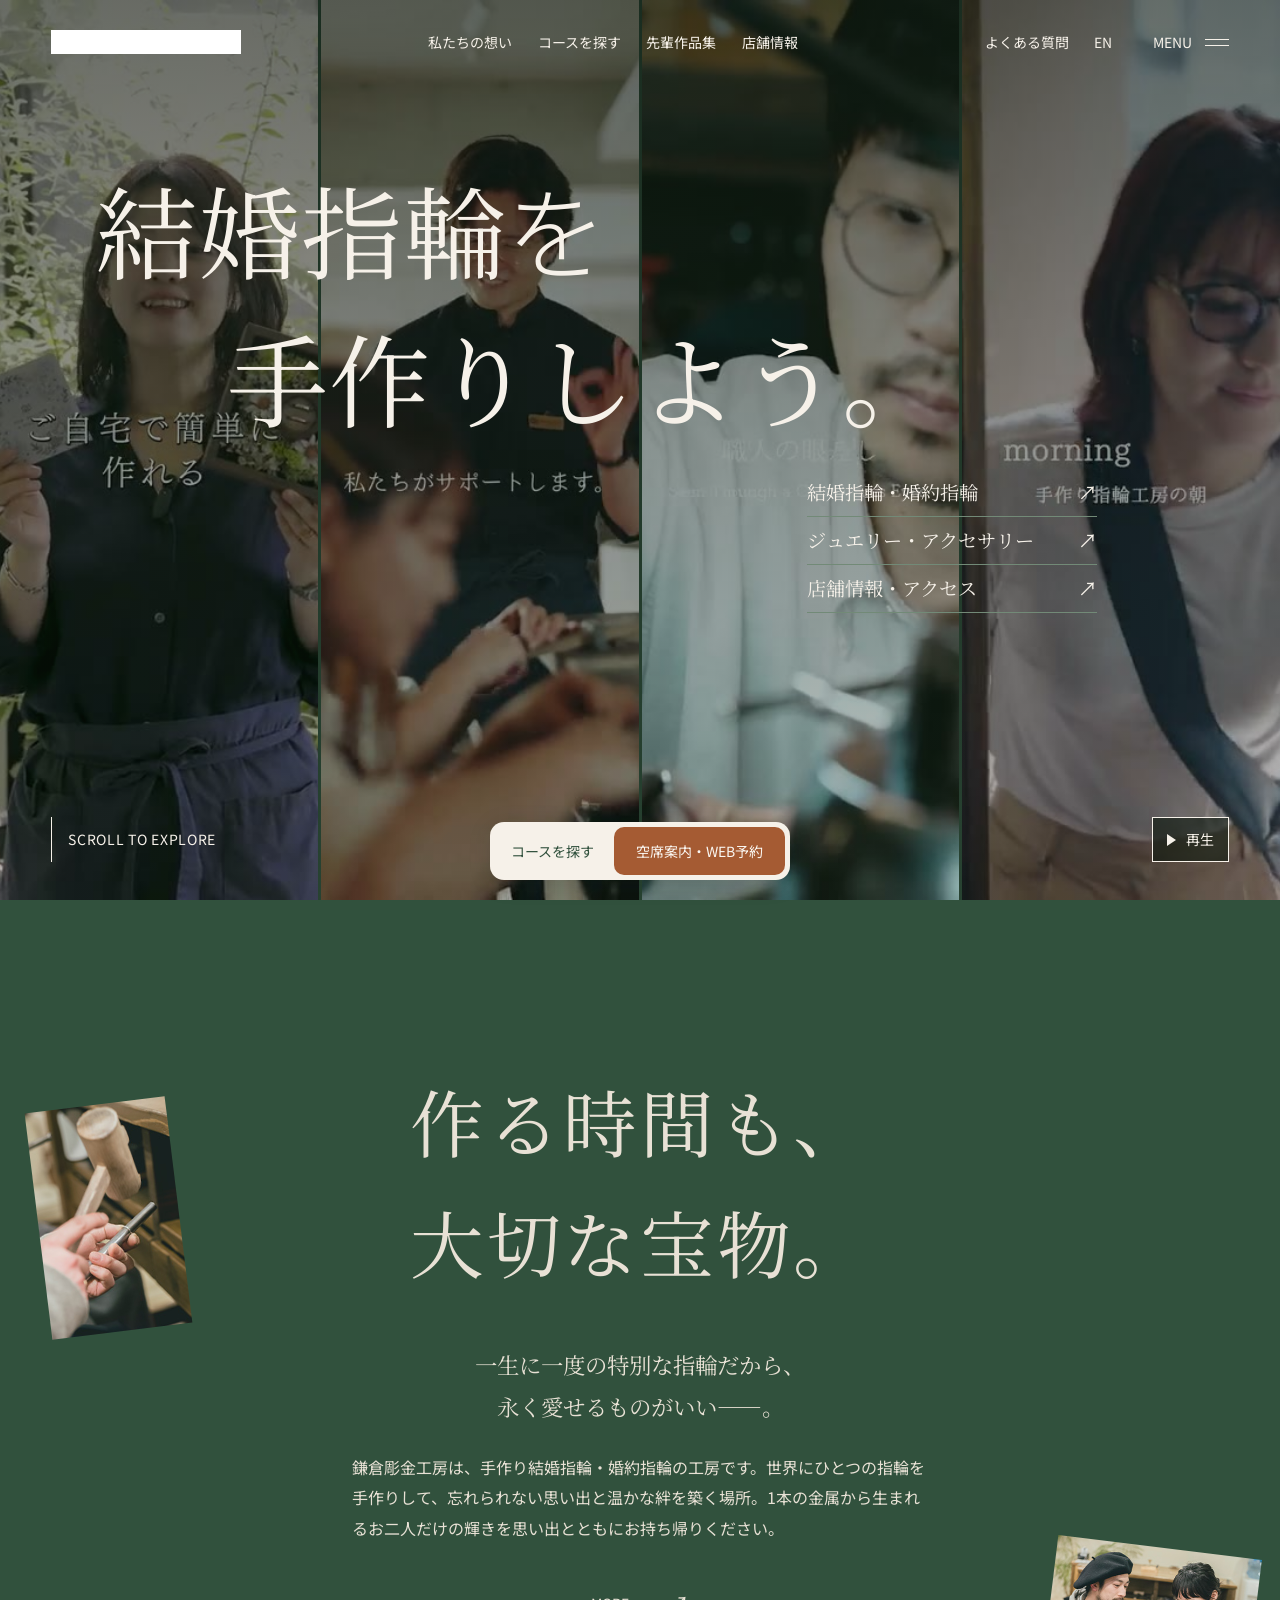
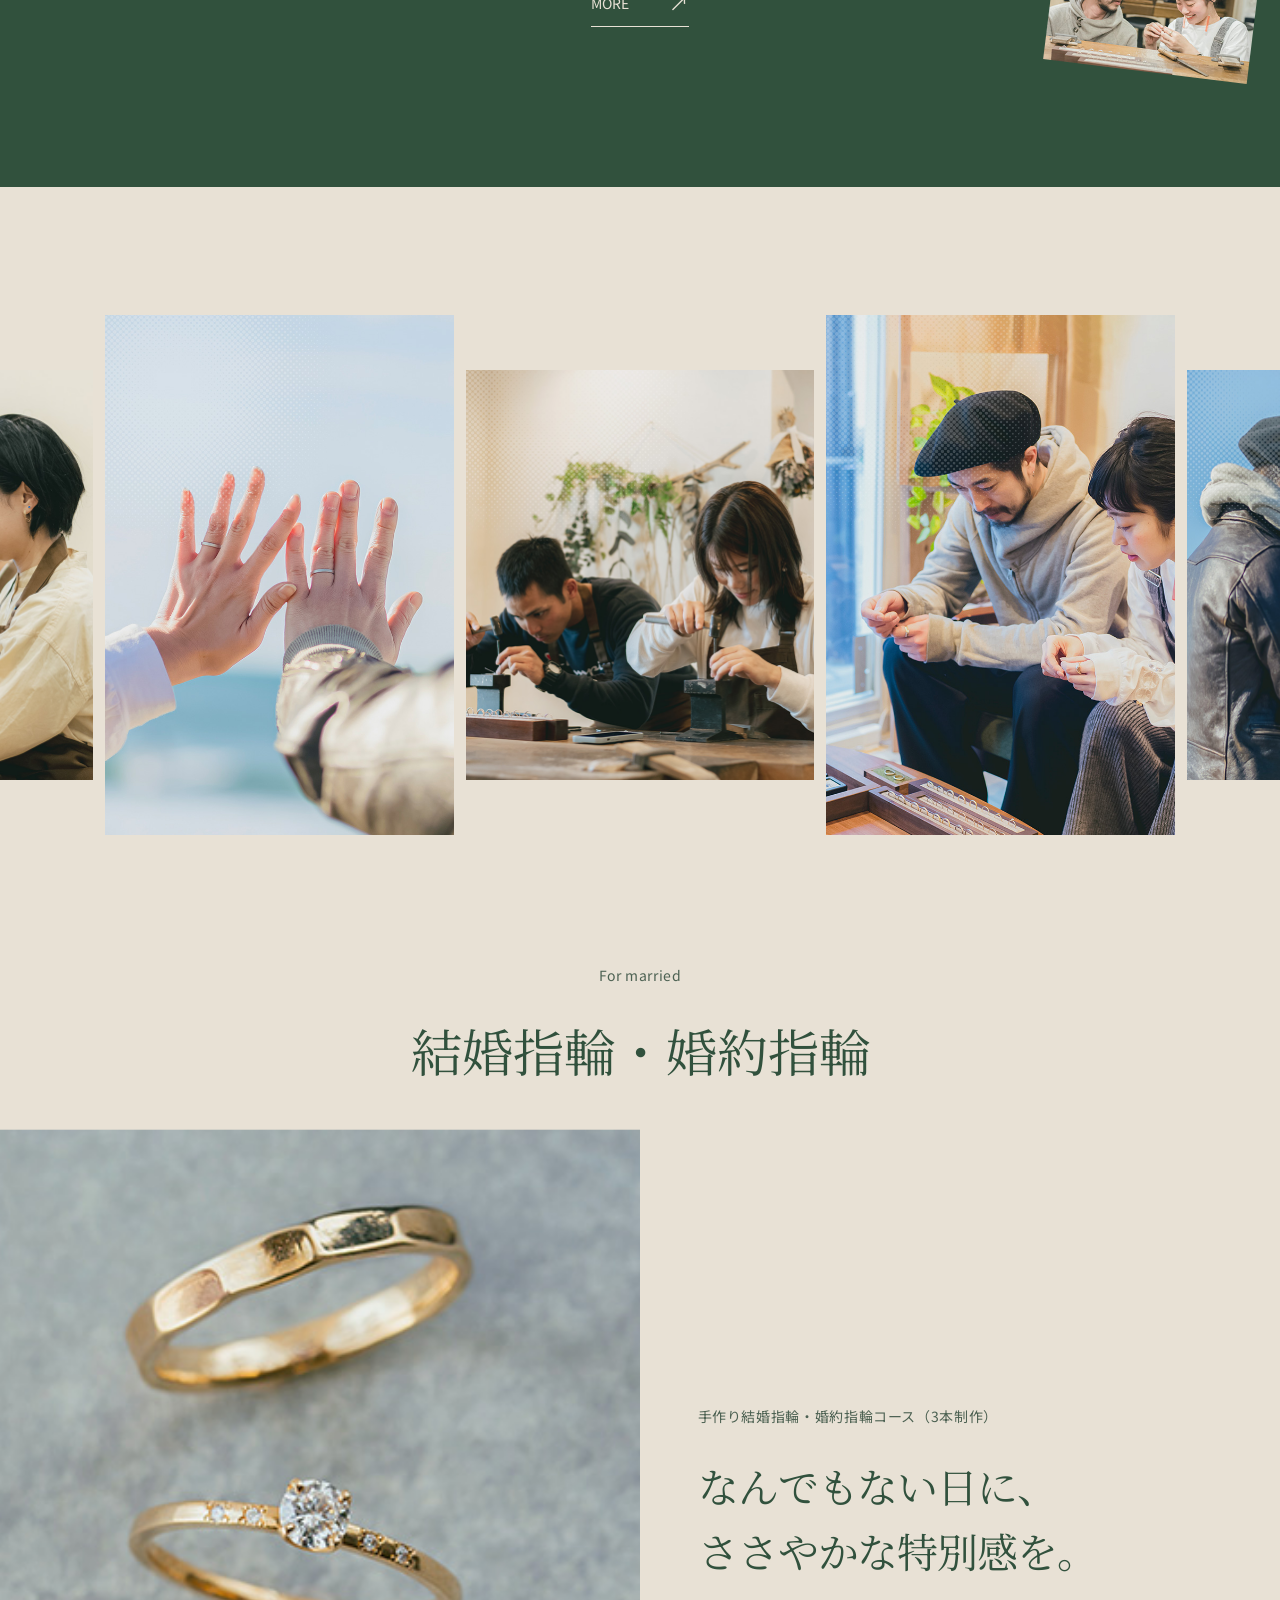
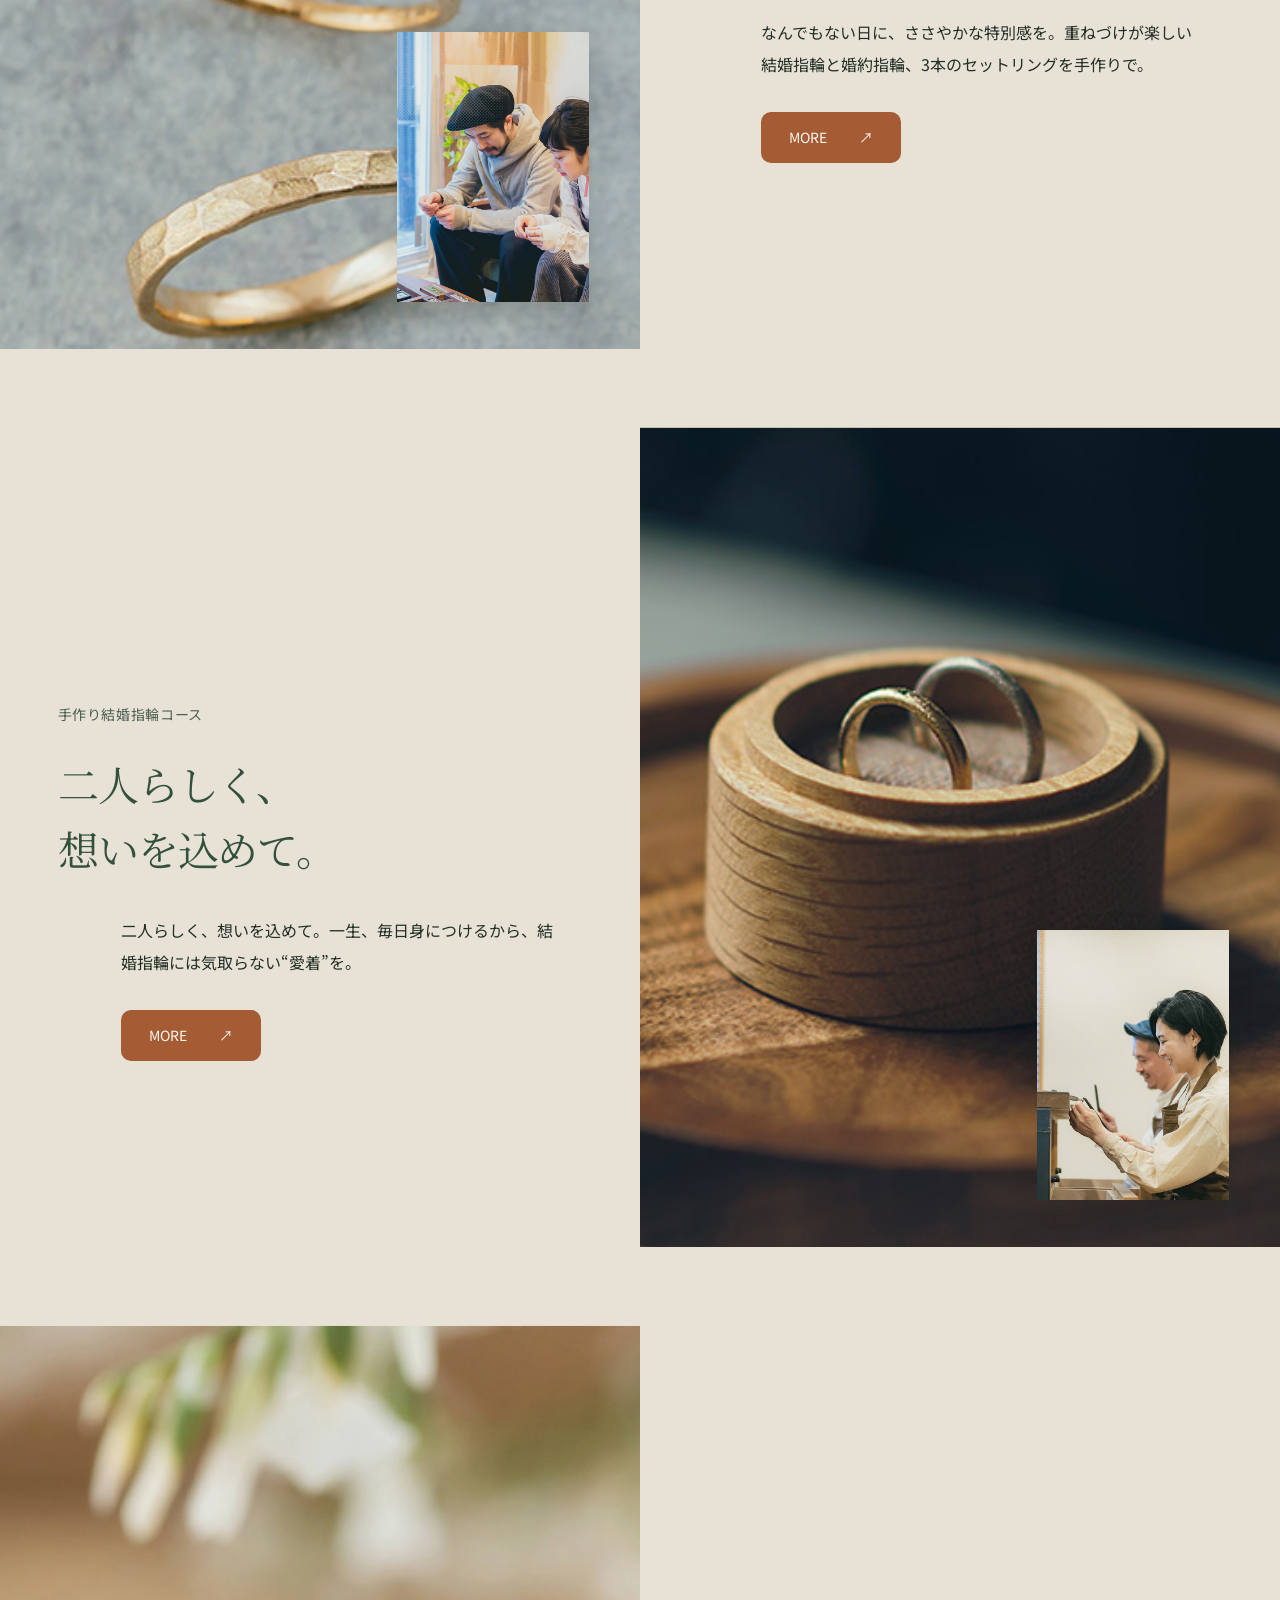
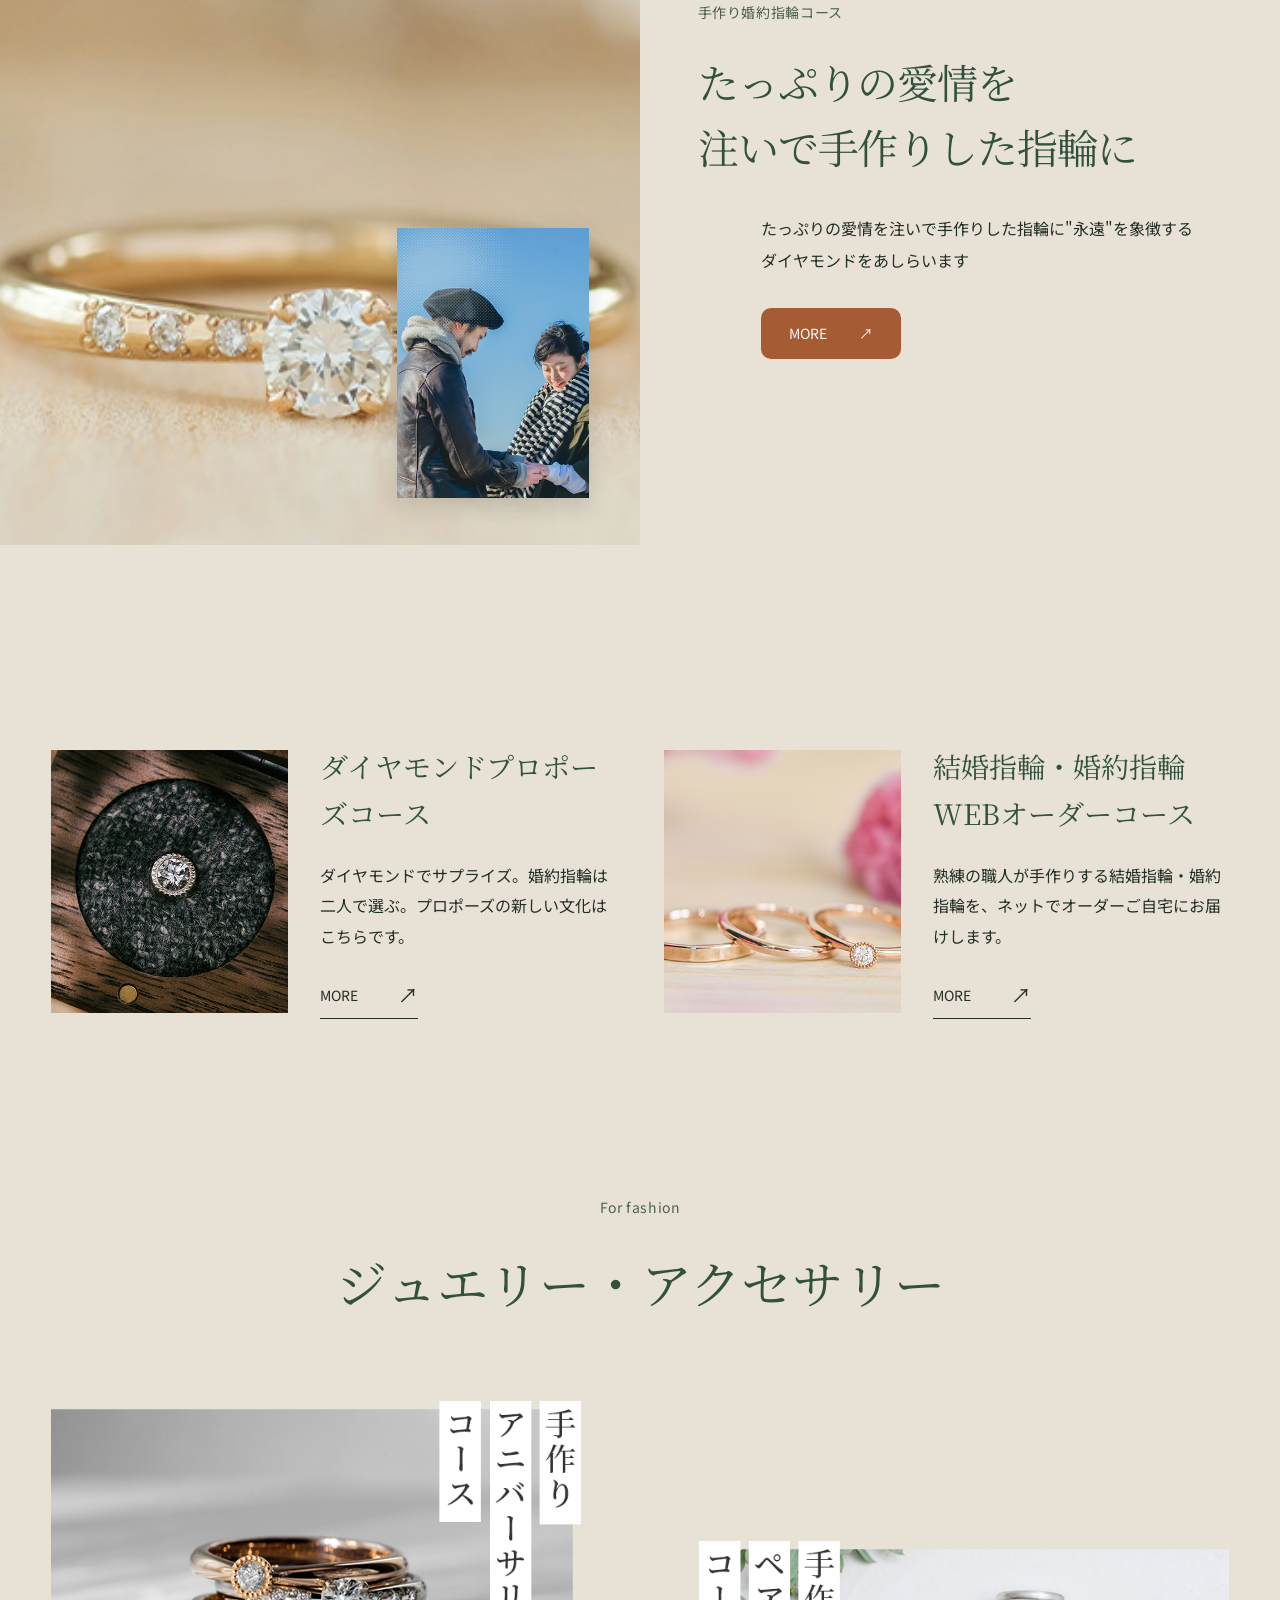
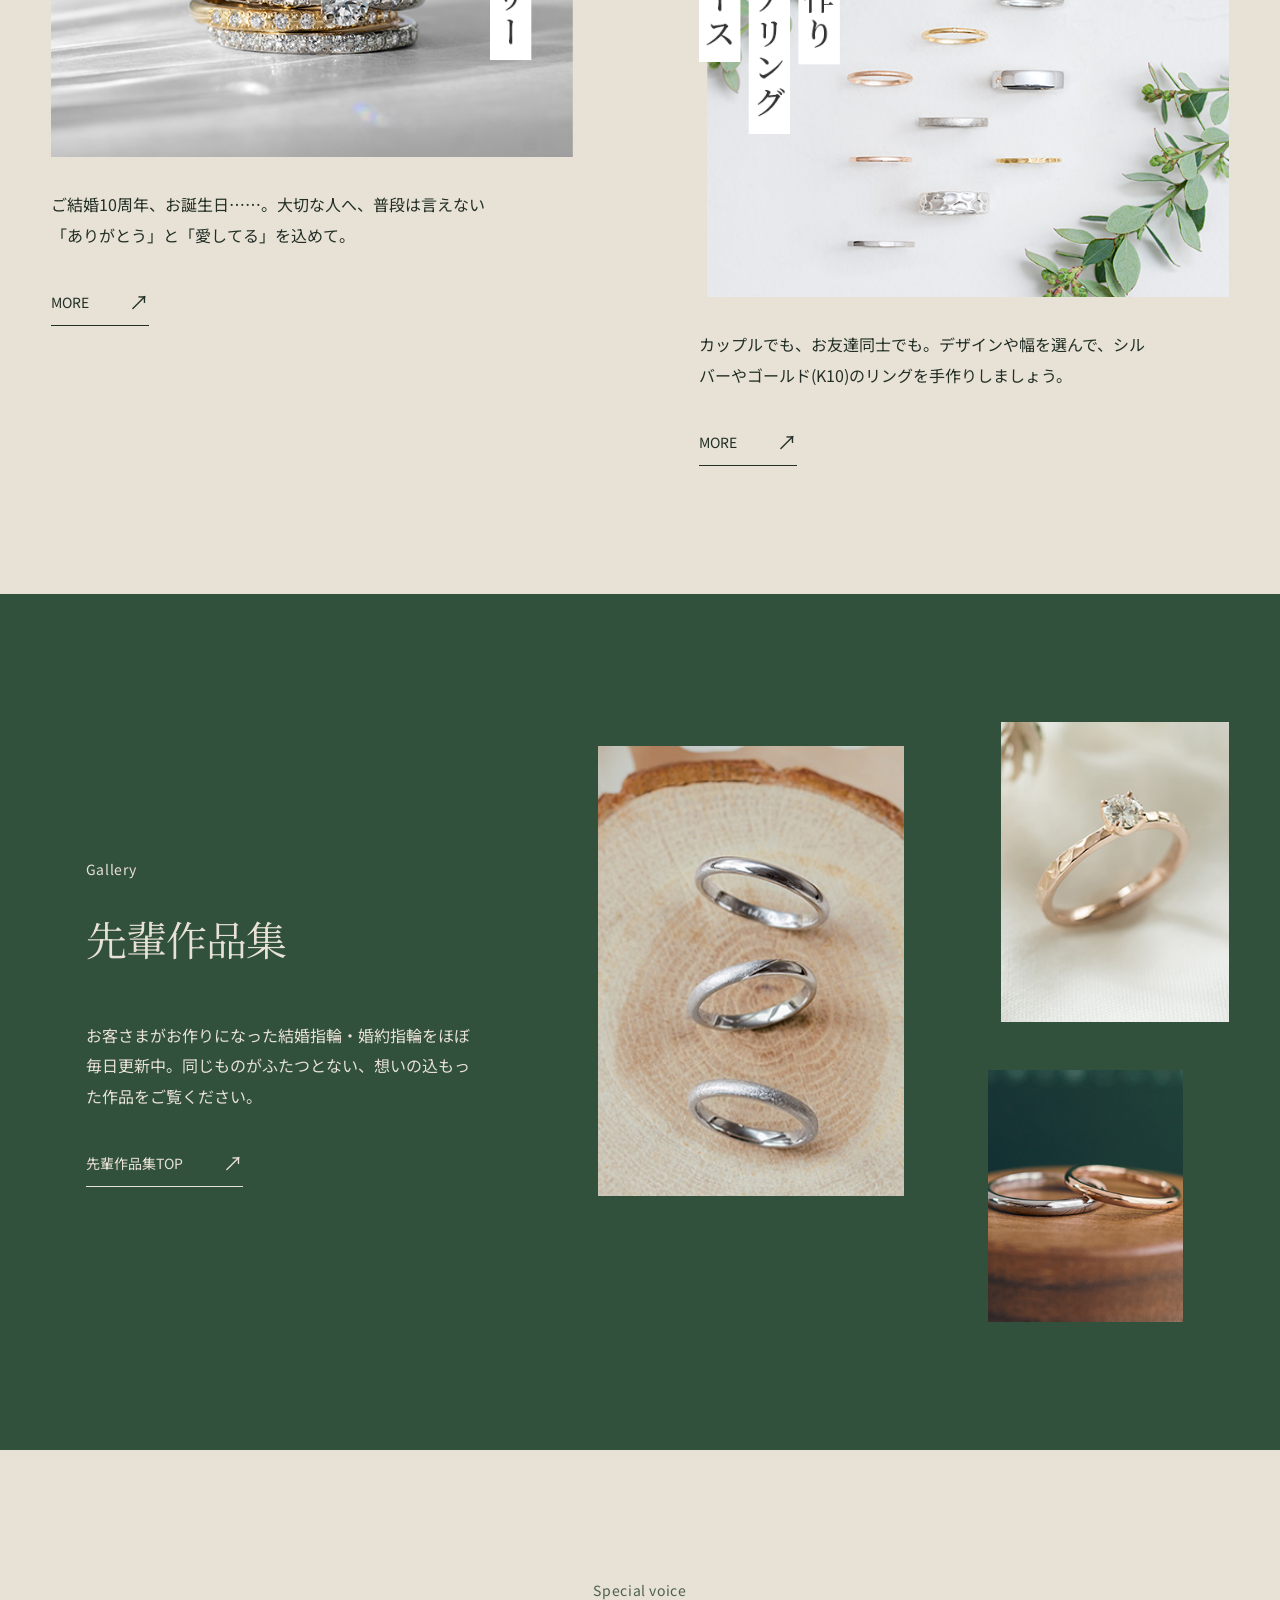
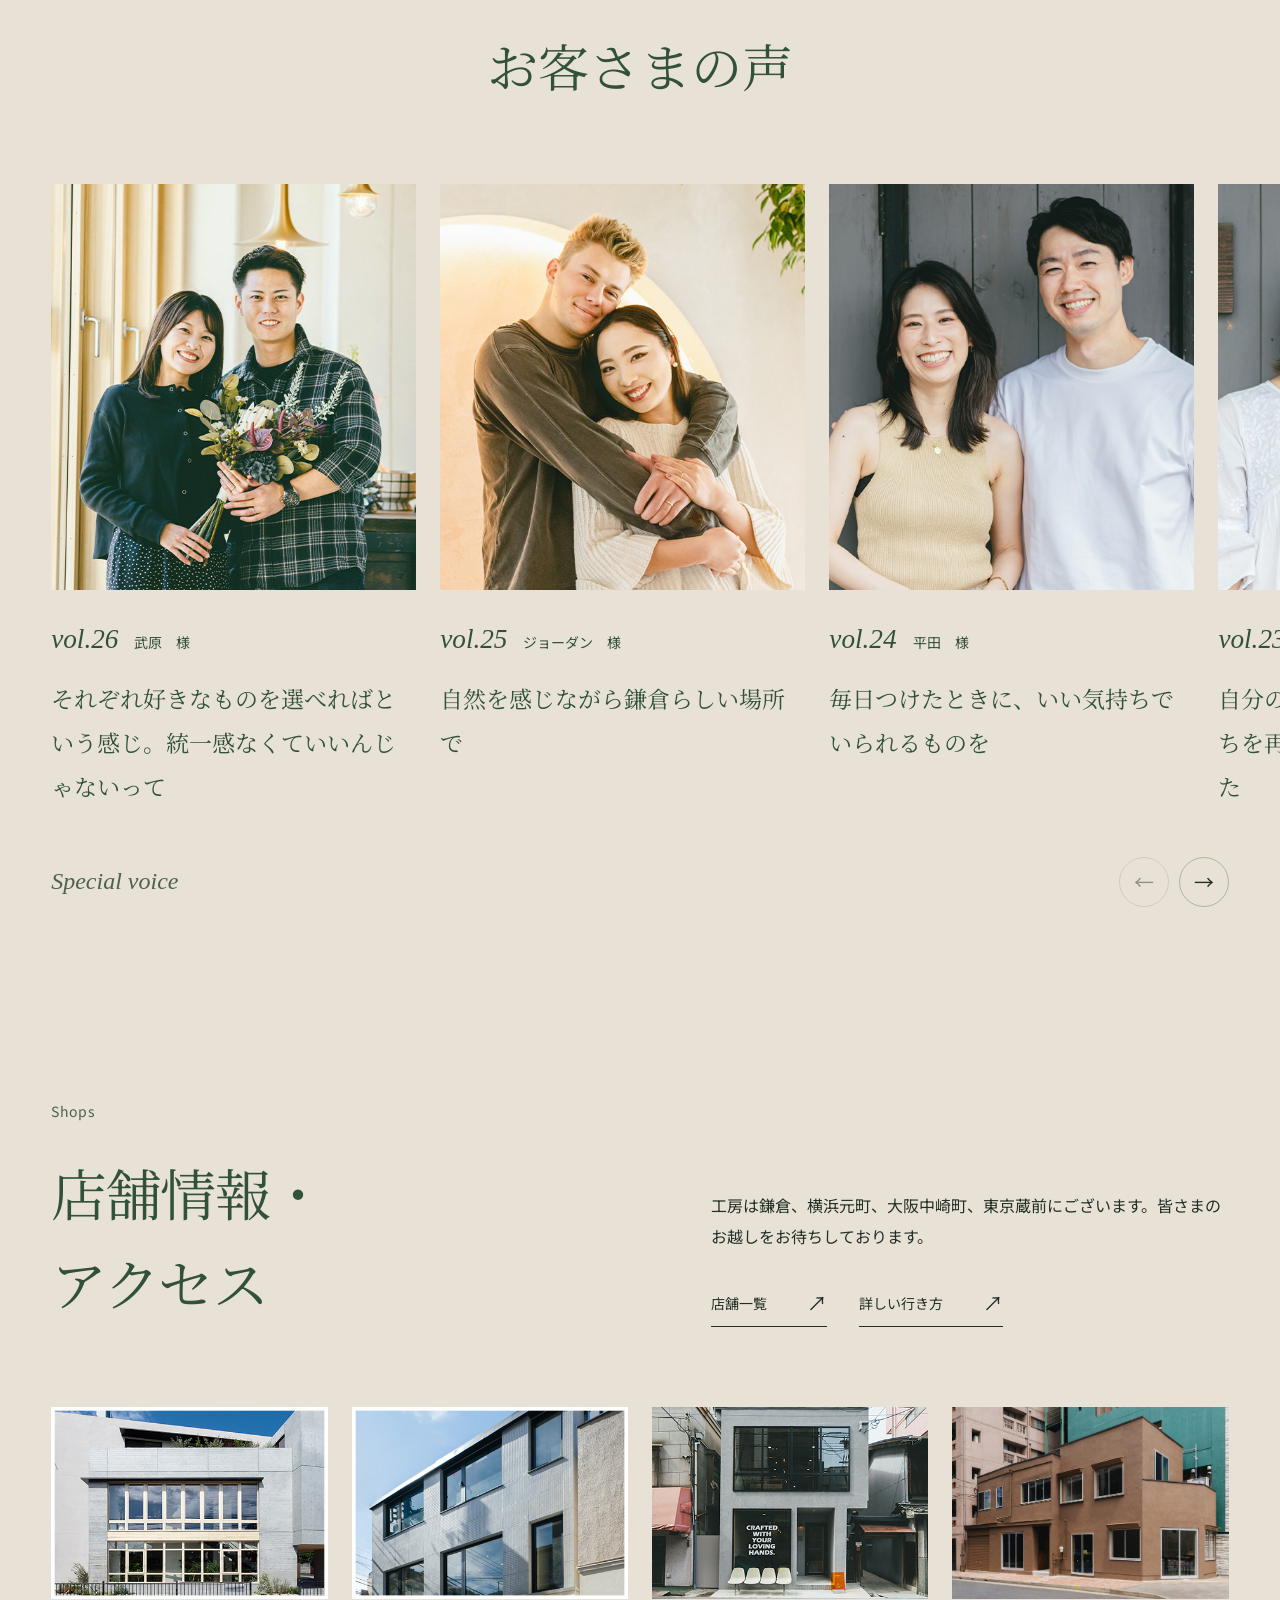
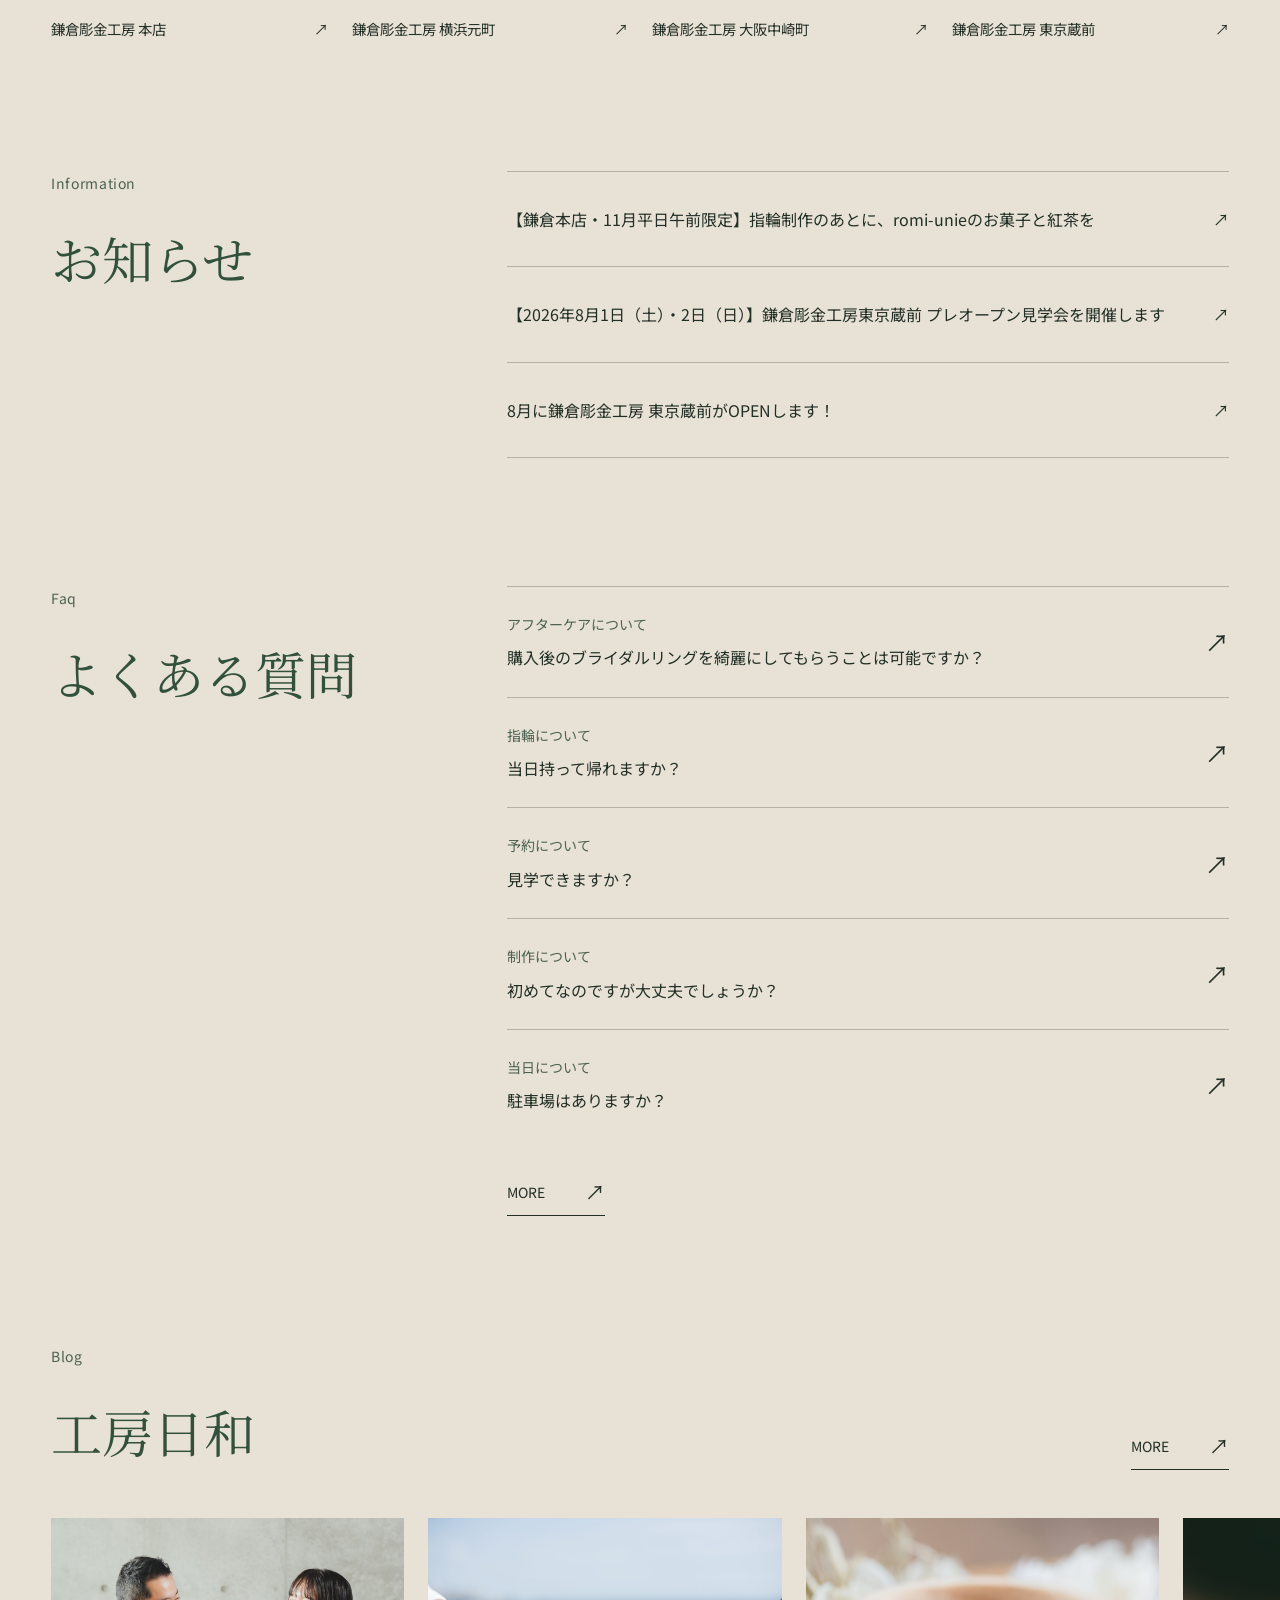
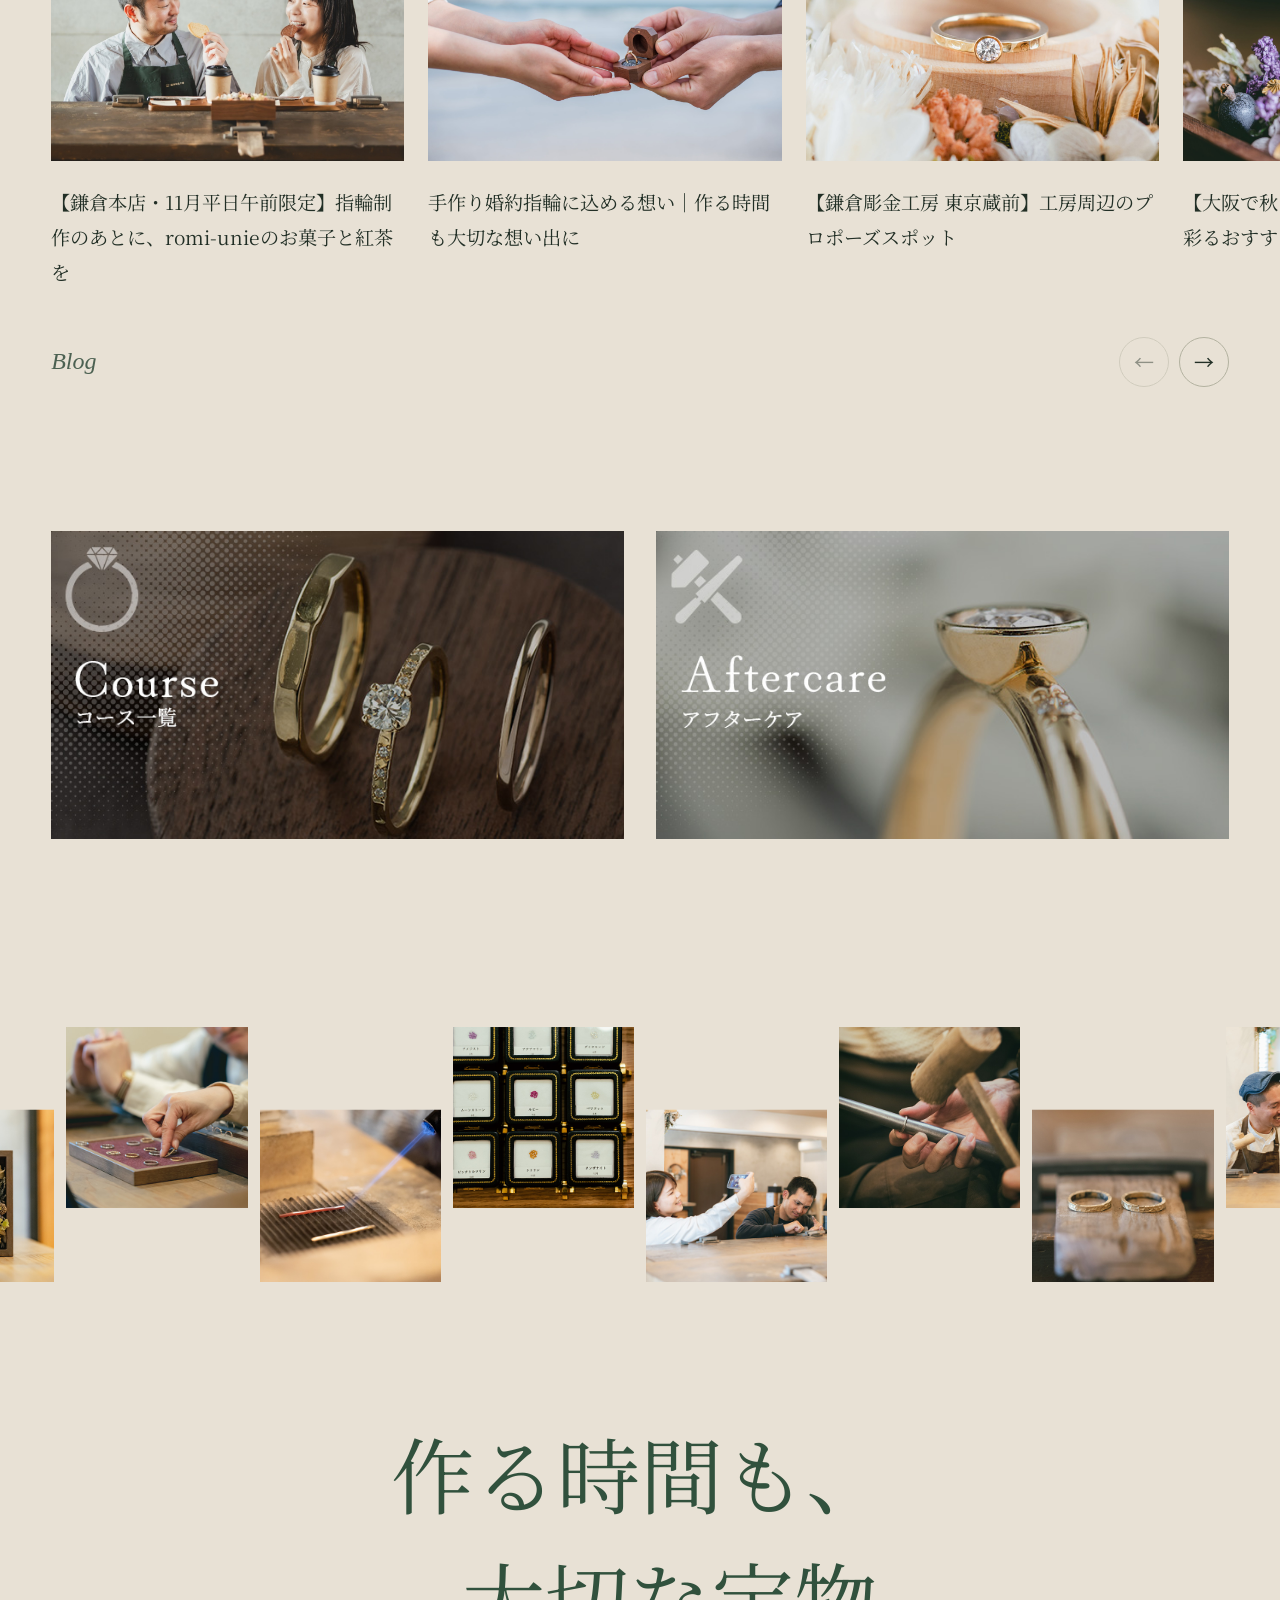
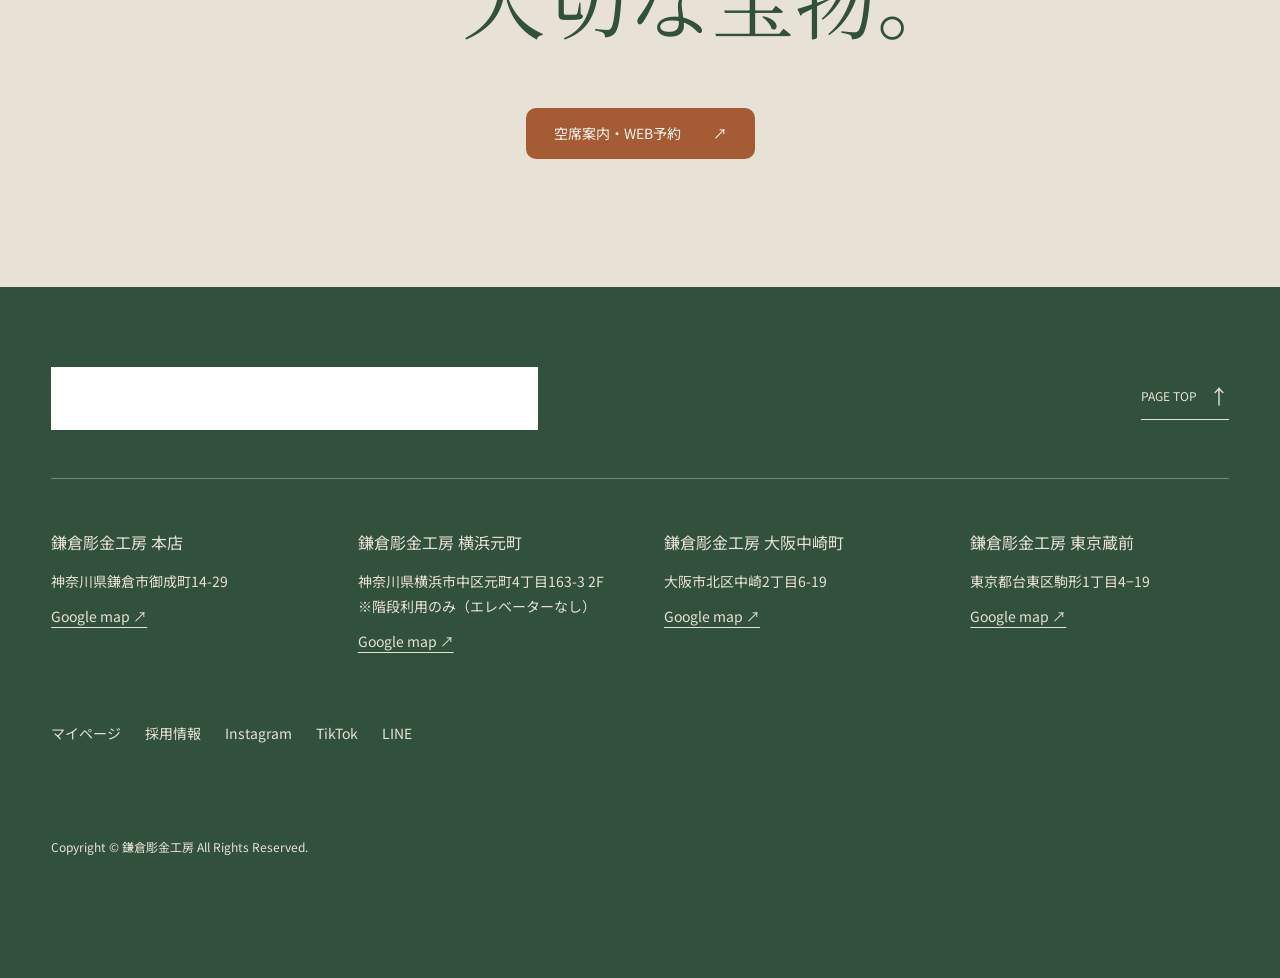
==== commit 16d86fbd: "Add four compressed silent looping videos to hero" ====
--- a/index.html
+++ b/index.html
@@ -10,7 +10,7 @@
 <link rel="preconnect" href="https://fonts.gstatic.com" crossorigin>
 <link href="https://fonts.googleapis.com/css2?family=Noto+Sans+JP:wght@300;400;500&family=Noto+Serif+JP:wght@300;400;500&display=swap" rel="stylesheet">
 <link rel="stylesheet" href="./styles.css">
-<link rel="preload" href="./assets/img__top__fv-img05.jpg" as="image">
+<link rel="preload" href="./assets/video/fv-01.jpg" as="image">
 <script src="./app.js" defer></script>
 </head>
 <body>
@@ -22,12 +22,18 @@
 </header>
 <main id="main">
   <section class="hero" id="top" aria-labelledby="hero-title">
-    <div class="hero-photo" data-parallax="0.15"><img src="./assets/img__top__fv-img05.jpg" width="700" height="1128" alt="手作りした指輪を見つめて笑顔になるお二人" fetchpriority="high"></div>
+    <div class="hero-films" id="hero-films" aria-hidden="true">
+      <video class="hero-film" data-src="./assets/video/fv-01.mp4" poster="./assets/video/fv-01.jpg" width="432" height="768" muted loop playsinline preload="none" disablepictureinpicture tabindex="-1"></video>
+      <video class="hero-film" data-src="./assets/video/fv-02.mp4" poster="./assets/video/fv-02.jpg" width="432" height="768" muted loop playsinline preload="none" disablepictureinpicture tabindex="-1"></video>
+      <video class="hero-film" data-src="./assets/video/fv-03.mp4" poster="./assets/video/fv-03.jpg" width="432" height="768" muted loop playsinline preload="none" disablepictureinpicture tabindex="-1"></video>
+      <video class="hero-film" data-src="./assets/video/fv-04.mp4" poster="./assets/video/fv-04.jpg" width="432" height="768" muted loop playsinline preload="none" disablepictureinpicture tabindex="-1"></video>
+    </div>
     <div class="hero-content">
       <h1 id="hero-title"><span class="reveal">結婚指輪<span class="sans">を</span></span><span class="reveal" style="--delay: 120ms">手作りしよう。</span></h1>
       <div class="hero-aside reveal" style="--delay: 240ms"><a href="#course">結婚指輪・婚約指輪<span class="arrow" aria-hidden="true">↗</span></a><a href="#fashion">ジュエリー・アクセサリー<span class="arrow" aria-hidden="true">↗</span></a><a href="#shops">店舗情報・アクセス<span class="arrow" aria-hidden="true">↗</span></a></div>
     </div>
     <a href="#concept" class="hero-bottom"><span class="scroll-line" aria-hidden="true"></span>SCROLL TO EXPLORE</a>
+    <button class="hero-video-toggle" id="hero-video-toggle" type="button" aria-label="動画を一時停止" aria-controls="hero-films" hidden><span class="hero-video-icon" aria-hidden="true"></span><span class="hero-video-label">動画を一時停止</span></button>
   </section>
   <section class="intro" id="concept" aria-labelledby="concept-title">
     <img class="small-photo" src="./assets/img__top__concept-img01.jpg" width="185" height="300" alt="木槌で指輪の形を整える手元" loading="lazy">
--- a/styles.css
+++ b/styles.css
@@ -31,8 +31,8 @@
 .menu-icon { display: grid; gap: 5px; width: 24px; }
 .menu-icon::before,.menu-icon::after { content: ''; width: 100%; height: 1px; background: currentColor; }
 .hero { position: relative; isolation: isolate; min-height: 740px; height: 100svh; color: var(--color-paper-light); background: var(--color-green); overflow: clip; }
-.hero-photo { position: absolute; inset: -8% 0; z-index: -3; }
-.hero-photo img { height: 100%; width: 100%; object-fit: cover; object-position: 50% 52%; }
+.hero-films { position: absolute; inset: 0; z-index: -3; display: grid; grid-template-columns: repeat(2, minmax(0, 1fr)); grid-template-rows: repeat(2, minmax(0, 1fr)); gap: 3px; }
+.hero-film { display: block; width: 100%; height: 100%; min-width: 0; min-height: 0; object-fit: cover; object-position: center; background: var(--color-green); pointer-events: none; }
 .hero::after { content: ''; position: absolute; inset: 0; z-index: -1; background: linear-gradient(180deg, var(--color-overlay-dark), var(--color-overlay)); }
 .hero-content { padding: 160px var(--space-gutter) 150px; width: 100%; }
 .hero h1 { font-family: var(--font-display); font-size: var(--text-display); letter-spacing: .015em; line-height: 1.36; }
@@ -44,7 +44,10 @@
 .hero-aside .arrow { font-family: var(--font-body); font-size: 1.2rem; }
 .hero-bottom { position: absolute; bottom: 38px; left: var(--space-gutter); display: flex; align-items: center; gap: 1rem; font-size: var(--text-small); letter-spacing: .05em; }
 .scroll-line { display: block; height: 45px; width: 1px; background: var(--color-paper-light); transform-origin: top; animation: line-in 1.4s var(--ease-out) both; }
-.hero-counter { position: absolute; right: var(--space-gutter); bottom: 40px; font-family: var(--font-latin); font-size: 1.125rem; letter-spacing: .1em; }
+.hero-video-toggle { position: absolute; right: var(--space-gutter); bottom: 38px; display: inline-flex; align-items: center; justify-content: center; gap: 10px; min-height: 44px; padding: 8px 14px; border: 1px solid var(--color-paper-light); border-radius: 0; background: var(--color-overlay-dark); color: var(--color-paper-light); font-size: var(--text-small); }
+.hero-video-toggle[hidden] { display: none; }
+.hero-video-icon { display: block; width: 10px; height: 12px; border-inline: 3px solid currentColor; }
+.hero-video-toggle[data-state='paused'] .hero-video-icon { width: 0; height: 0; border: 6px solid transparent; border-left: 9px solid currentColor; border-right: 0; }
 .dock { position: fixed; z-index: 50; bottom: max(20px, env(safe-area-inset-bottom)); left: 50%; transform: translateX(-50%); display: flex; gap: 4px; background: var(--color-paper-light); color: var(--color-green); padding: 5px; border-radius: 14px; box-shadow: 0 4px 22px var(--color-shadow); }
 .dock > a { min-height: 48px; display: inline-flex; align-items: center; justify-content: center; white-space: nowrap; padding: 0 16px; font-size: var(--text-small); }
 .dock .reserve { border-radius: var(--radius-button); background: var(--color-accent); color: var(--color-accent-ink); padding-inline: 22px; }
@@ -174,6 +177,8 @@
   .hero h1 { font-size: clamp(2.125rem, 8.8vw, 3.8rem); }
   .hero-content { padding-top: 155px; }
   .hero-aside { margin-top: 2.5rem; }
+  .hero-bottom { bottom: 104px; font-size: 10px; gap: 10px; }
+  .hero-video-toggle { bottom: 104px; font-size: 11px; padding-inline: 10px; gap: 8px; }
   .dock > a { padding-inline: 11px; font-size: 13px; }
   .dock .reserve { padding-inline: 15px; }
   .brand img { width: 167px; }
@@ -182,6 +187,7 @@
 }
 @media (min-width: 48rem) {
   .hero { min-height: 760px; }
+  .hero-films { grid-template-columns: repeat(4, minmax(0, 1fr)); grid-template-rows: minmax(0, 1fr); }
   .hero-content { padding-top: 160px; }
   .hero h1 > span:last-child { margin-left: 12%; }
   .hero-aside { margin-right: 8%; margin-top: 1.5rem; min-width: 290px; }
@@ -217,7 +223,6 @@
   .desktop-nav { display: flex; }
   .nav-end .desktop-nav { display: none; }
   .hero-content { padding-inline: 7.5%; }
-  .hero-photo img { object-position: 50% 57%; }
   .intro .small-photo { display: block; position: absolute; z-index: -1; object-fit: cover; }
   .intro .small-photo:first-of-type { width: 11%; left: 3%; top: 23%; transform: rotate(-7deg); }
   .intro .small-photo:last-of-type { width: 16%; right: 2%; bottom: 13%; transform: rotate(7deg); }
